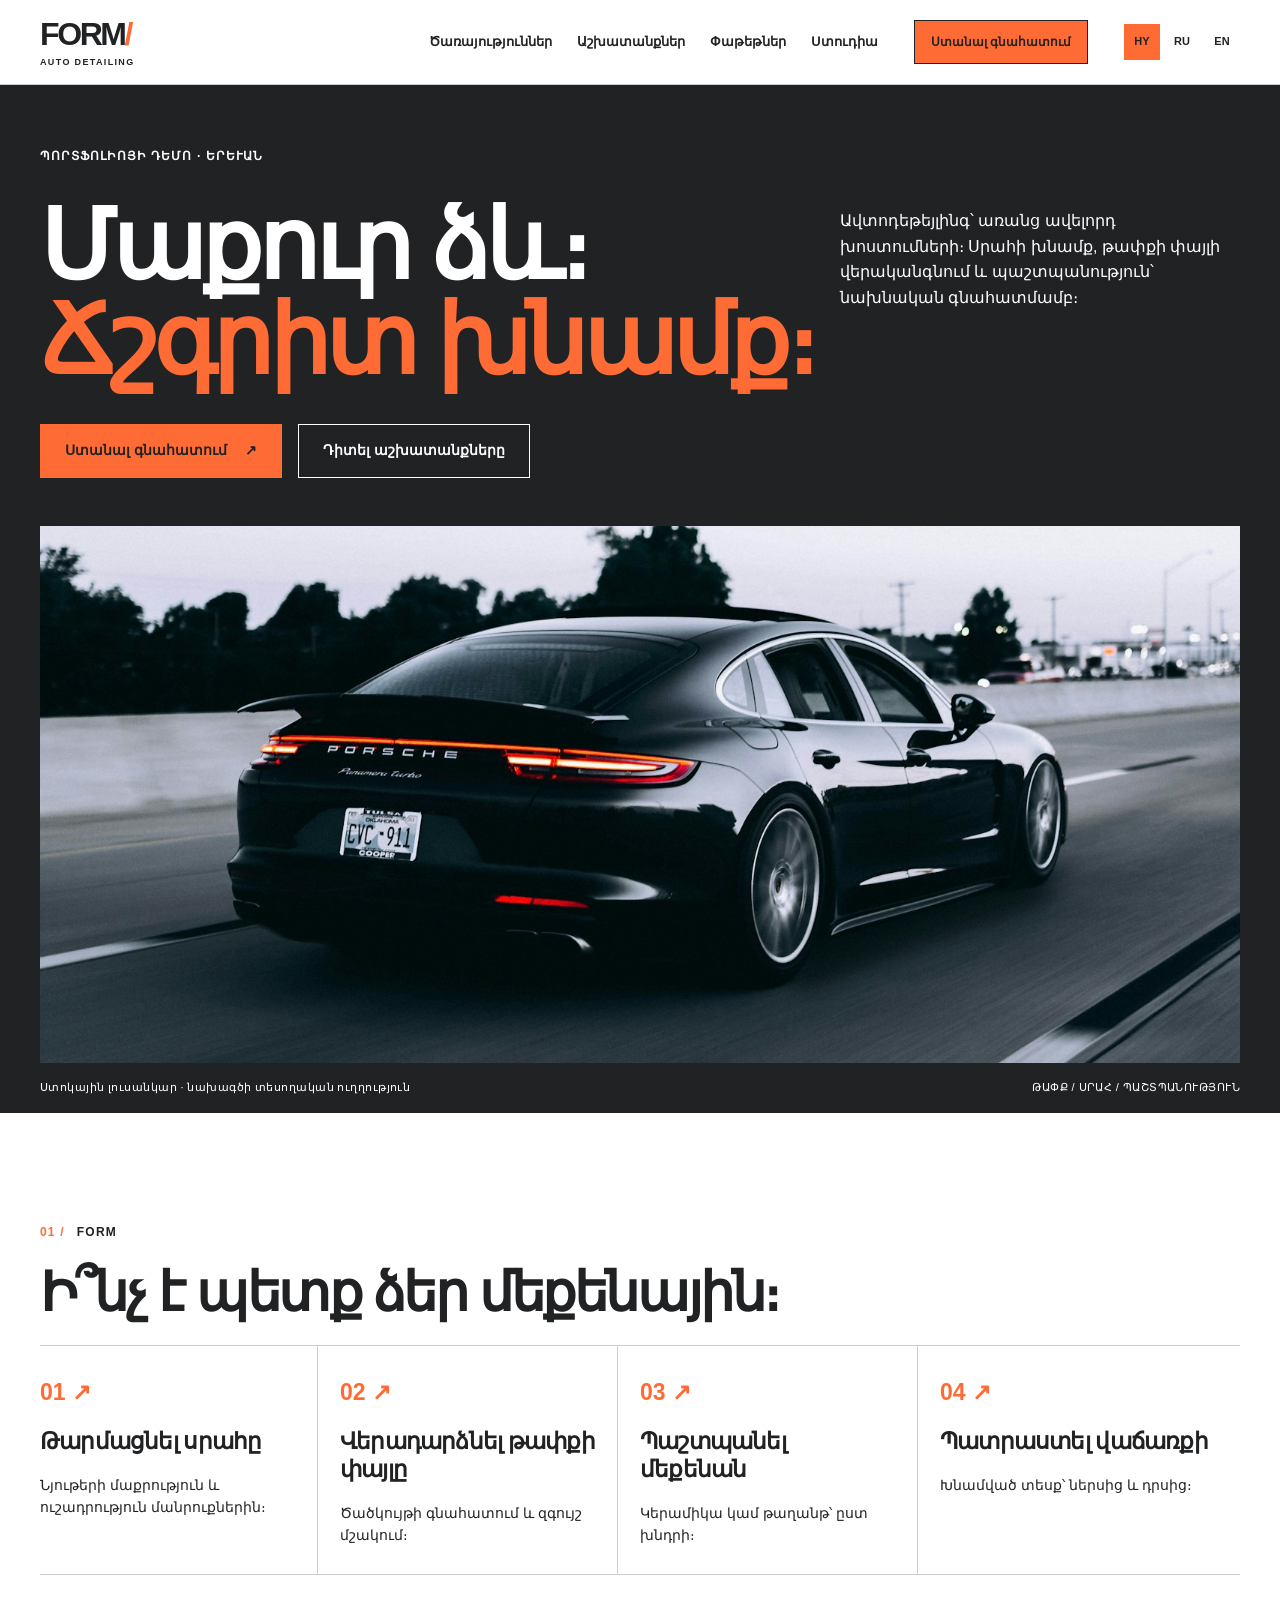
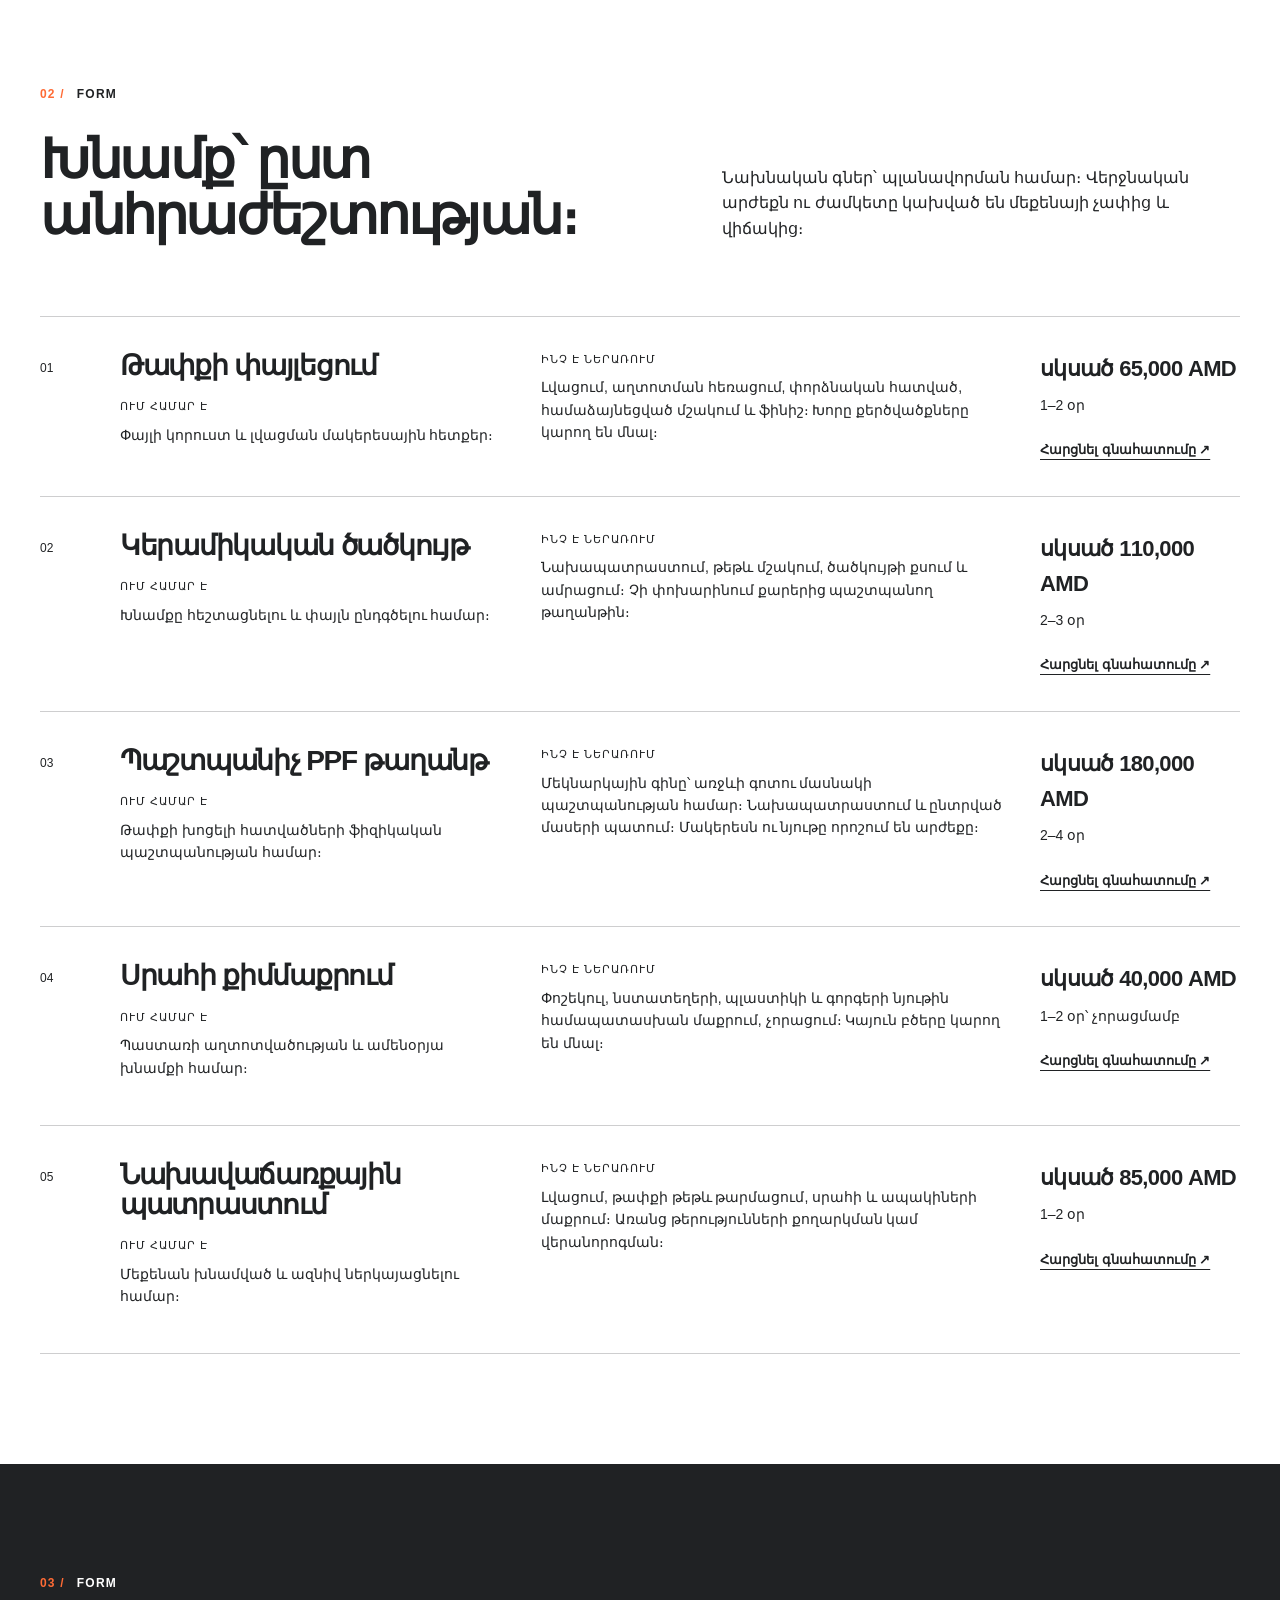
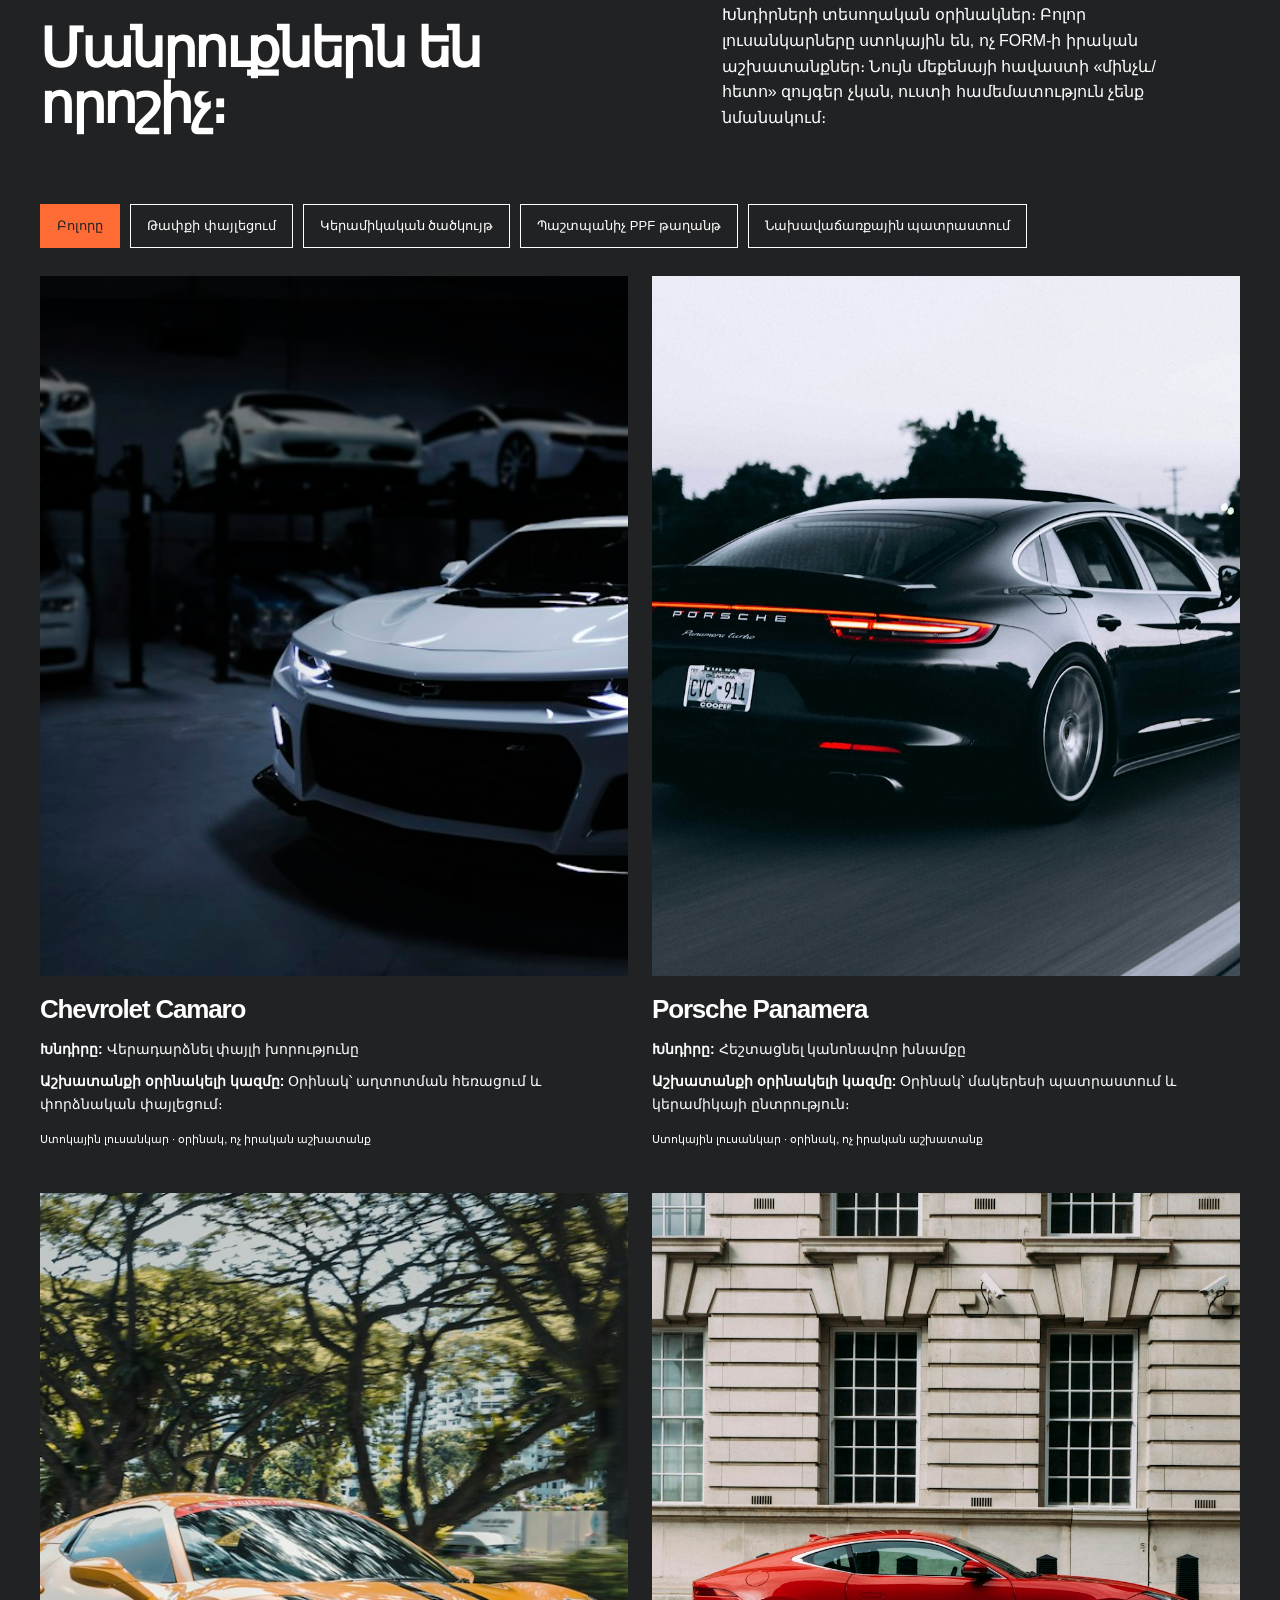
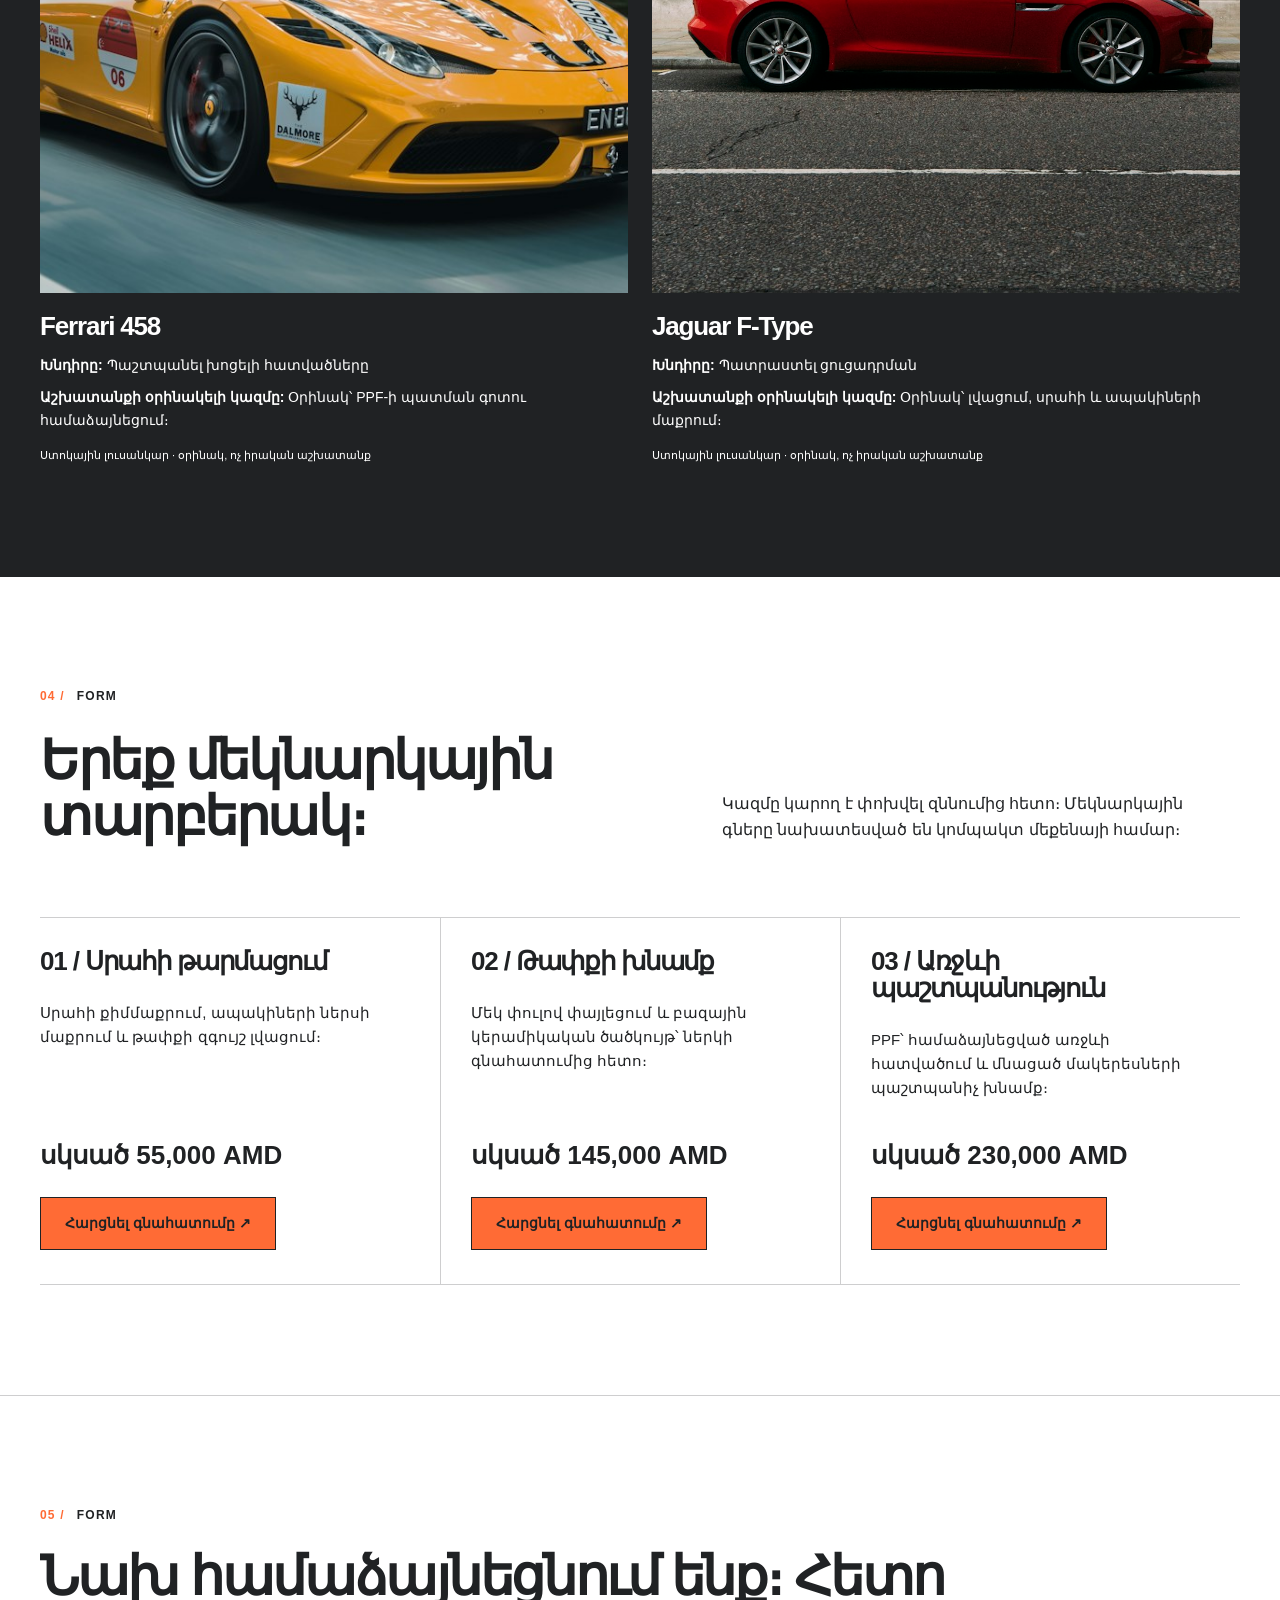
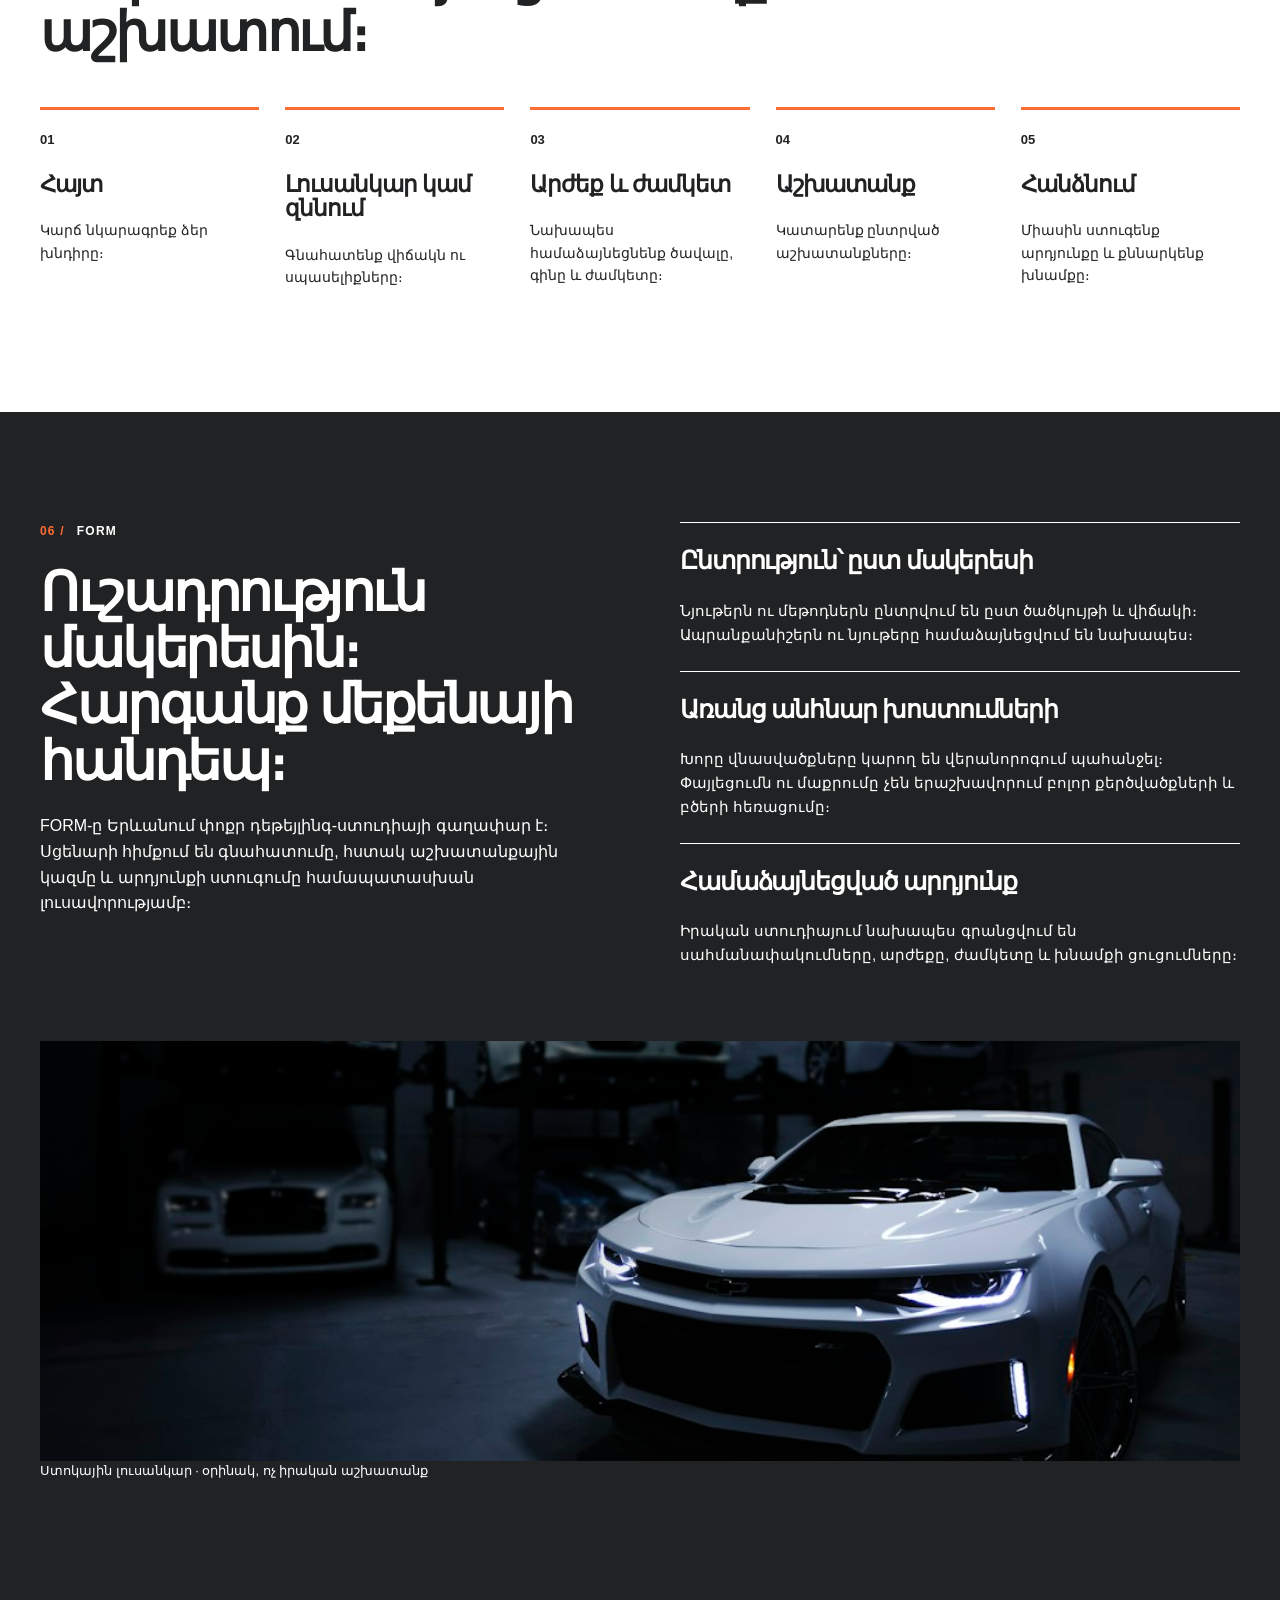
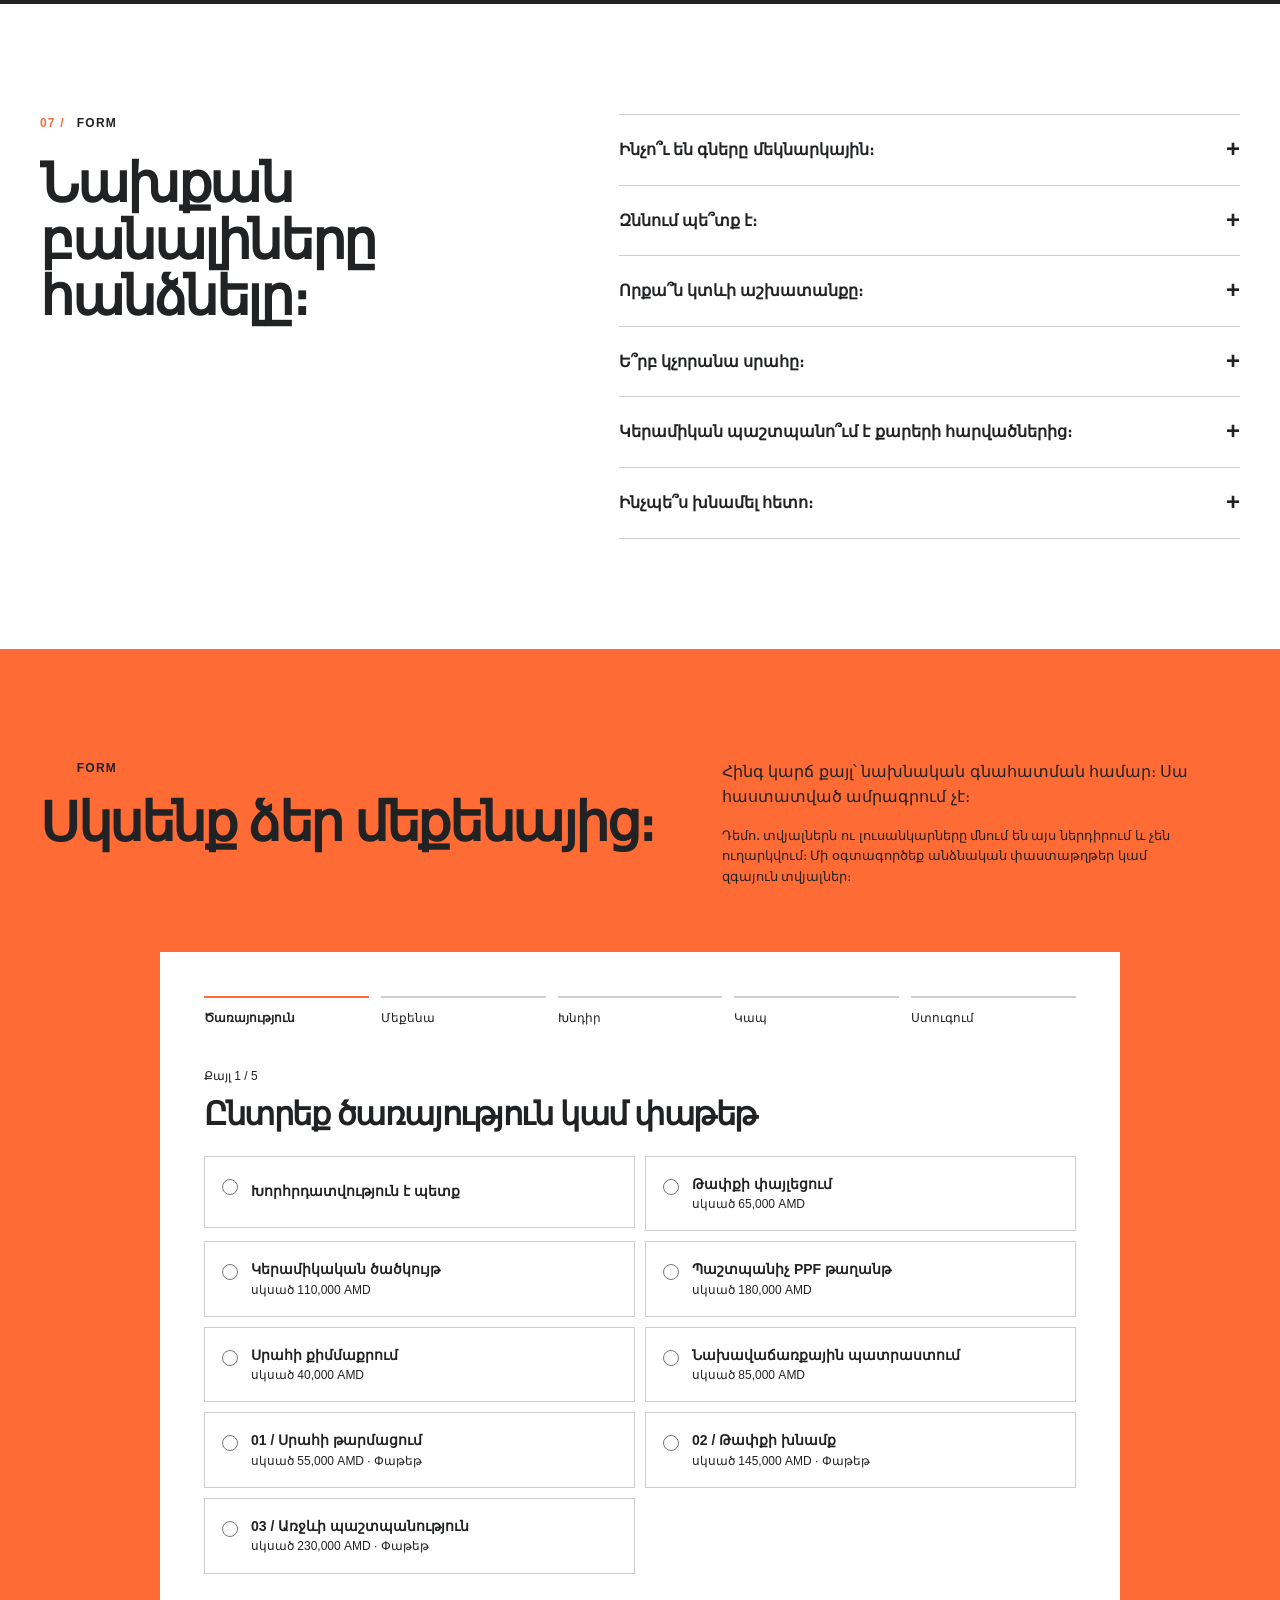
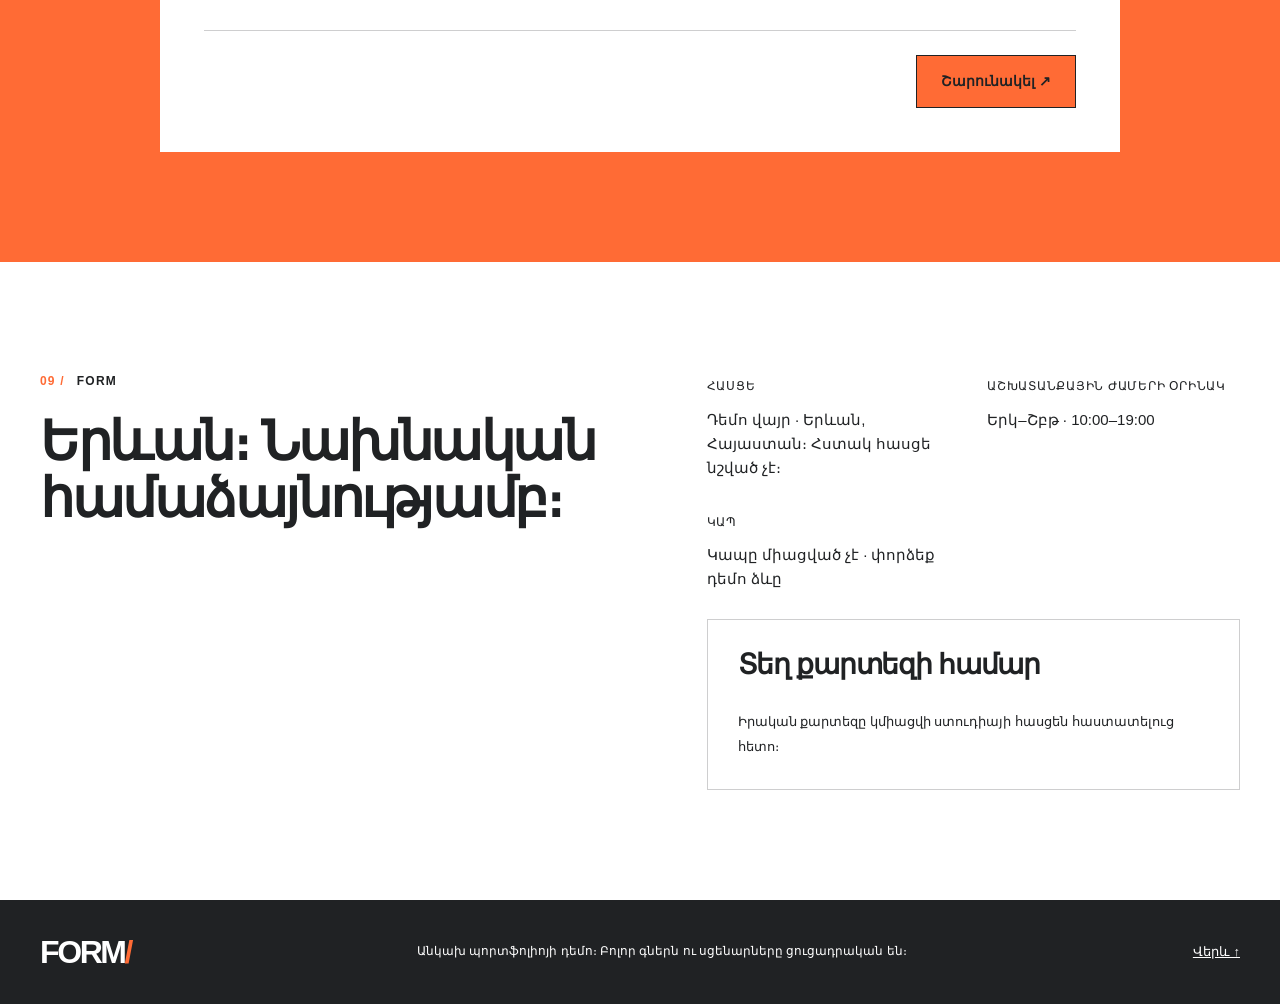
==== site/index.html @ 9a32d677 "Create FORM detailing portfolio demo" ====
<!doctype html>
<html lang="hy"><head><meta charset="utf-8"><meta name="viewport" content="width=device-width,initial-scale=1"><meta name="theme-color" content="#202224"><meta name="description" content="Փայլեցում, կերամիկա, PPF և սրահի խնամք։ FORM դեթեյլինգ-ստուդիայի ցուցադրական կայք Երևանում։"><title>FORM — Ավտոդեթեյլինգ Երևանում · Դեմո</title><link rel="icon" href="assets/favicon.svg" type="image/svg+xml"><link rel="stylesheet" href="style.css"><script defer src="data.js"></script><script defer src="integrations.js"></script><script defer src="app.js"></script></head>
<body id="top"><a class="skip" href="#main" data-copy="skip"></a>
<header class="header"><div class="wrap header-inner"><a class="logo" href="index.html" aria-label="FORM Auto detailing">FORM<span>/</span><small>AUTO DETAILING</small></a><nav class="nav" id="navigation" aria-label="Հիմնական նավարկում"><a href="#services" data-nav="0"></a><a href="#work" data-nav="1"></a><a href="#packages" data-nav="2"></a><a href="#studio" data-nav="3"></a></nav><a class="button header-cta" href="#request" data-copy="estimate"></a><div class="languages" aria-label="Ընտրել լեզուն"><a href="index.html" lang="hy" data-lang="hy">HY</a><a href="ru.html" lang="ru" data-lang="ru">RU</a><a href="en.html" lang="en" data-lang="en">EN</a></div><button class="menu" aria-expanded="false" aria-controls="navigation" data-copy="menu" type="button"></button></div></header>
<main id="main"><section class="hero" aria-labelledby="heroTitle"><div class="wrap"><p class="kicker" data-copy="demo"></p><div class="hero-top"><h1 id="heroTitle"></h1><p class="hero-text" data-copy="intro"></p></div><div class="hero-actions"><a class="button" href="#request"><span data-copy="estimate"></span> ↗</a><a class="button secondary" href="#work" data-copy="view"></a></div><figure class="hero-figure"><img src="assets/hero.jpg" alt="Porsche Panamera" fetchpriority="high" width="1600" height="1067"><figcaption><span data-copy="photoLabel"></span><span data-copy="heroFoot"></span></figcaption></figure></div></section>
<section class="section" id="goals" aria-labelledby="goalsTitle"><div class="wrap"><p class="kicker"><span>01 /</span>FORM</p><h2 id="goalsTitle" data-copy="goalTitle"></h2><div class="goal-grid" id="goalGrid"></div></div></section>
<section class="section services" id="services" aria-labelledby="servicesTitle"><div class="wrap"><div class="section-head"><div><p class="kicker"><span>02 /</span>FORM</p><h2 id="servicesTitle" data-copy="servicesTitle"></h2></div><p data-copy="servicesIntro"></p></div><p class="goal-feedback" id="goalFeedback" data-copy="selectedGoal" hidden></p><div id="serviceList"></div></div></section>
<section class="section work" id="work" aria-labelledby="workTitle"><div class="wrap"><div class="section-head"><div><p class="kicker"><span>03 /</span>FORM</p><h2 id="workTitle" data-copy="workTitle"></h2></div><p data-copy="workIntro"></p></div><div class="filters" id="filters" role="group" aria-label="Զտել օրինակները"></div><div class="work-grid" id="workGrid"></div></div></section>
<section class="section" id="packages" aria-labelledby="packagesTitle"><div class="wrap"><div class="section-head"><div><p class="kicker"><span>04 /</span>FORM</p><h2 id="packagesTitle" data-copy="packagesTitle"></h2></div><p data-copy="packagesIntro"></p></div><div class="packages" id="packageList"></div></div></section>
<section class="section process" id="process" aria-labelledby="processTitle"><div class="wrap"><p class="kicker"><span>05 /</span>FORM</p><h2 id="processTitle" data-copy="processTitle"></h2><ol class="process-list" id="processList"></ol></div></section>
<section class="section about" id="studio" aria-labelledby="aboutTitle"><div class="wrap"><div class="about-grid"><div><p class="kicker"><span>06 /</span>FORM</p><h2 id="aboutTitle" data-copy="aboutTitle"></h2><p data-copy="aboutText"></p></div><div id="principles"></div></div><img class="about-image" src="assets/paint.jpg" alt="Chevrolet Camaro" width="1000" height="591" loading="lazy"><p class="hint" data-copy="stock"></p></div></section>
<section class="section" id="faq" aria-labelledby="faqTitle"><div class="wrap faq-grid"><div><p class="kicker"><span>07 /</span>FORM</p><h2 id="faqTitle" data-copy="faqTitle"></h2></div><div id="faqList"></div></div></section>
<section class="section request" id="request" aria-labelledby="formTitle"><div class="wrap"><div class="section-head"><div><p class="kicker"><span>08 /</span>FORM</p><h2 id="formTitle" data-copy="formTitle"></h2></div><div><p data-copy="formIntro"></p><p class="privacy" data-copy="privacy"></p></div></div><div class="wizard" id="wizard"></div></div></section>
<section class="section" id="contact" aria-labelledby="contactTitle"><div class="wrap contact-grid"><div><p class="kicker"><span>09 /</span>FORM</p><h2 id="contactTitle" data-copy="contactTitle"></h2></div><div class="contact-details"><div><small data-copy="addressLabel"></small><p data-copy="address"></p></div><div><small data-copy="hoursLabel"></small><p data-copy="hours"></p></div><div><small data-copy="phoneLabel"></small><p data-copy="contactValue"></p></div><div class="map"><h3 data-copy="map"></h3><span data-copy="mapText"></span></div></div></div></section>
</main><footer class="footer"><div class="wrap footer-inner"><a class="logo" href="#top">FORM<span>/</span></a><p data-copy="footer"></p><a href="#top" data-copy="up"></a></div></footer><noscript>JavaScript is required for the interactive demo / Для демо нужен JavaScript / Դեմոյի համար անհրաժեշտ է JavaScript։</noscript></body></html>
---- site/style.css ----
:root{--graphite:#202224;--white:#fff;--accent:#ff6b35;--line:rgba(32,34,36,.22);--font:Arial,"Helvetica Neue",sans-serif}*{box-sizing:border-box}html{scroll-behavior:smooth;scroll-padding-top:90px}body{margin:0;background:var(--white);color:var(--graphite);font:16px/1.6 var(--font)}img{display:block;width:100%;max-width:100%}a{color:inherit}button,input,select,textarea{font:inherit;color:inherit}button,a,input,select,textarea{-webkit-tap-highlight-color:transparent}button{cursor:pointer}button:disabled{cursor:wait;opacity:.65}a:focus-visible,button:focus-visible,input:focus-visible,textarea:focus-visible,select:focus-visible,summary:focus-visible{outline:3px solid var(--accent);outline-offset:4px}[hidden]{display:none!important}.wrap{width:min(1280px,calc(100% - 80px));margin:auto}.section{padding:110px 0}.kicker{font-size:12px;letter-spacing:.1em;text-transform:uppercase;font-weight:700;margin:0 0 22px}.kicker span{color:var(--accent);margin-right:12px}h1,h2,h3,p{margin-top:0}h1,h2,h3{line-height:1.05;letter-spacing:-.045em}h2{font-size:clamp(34px,4.2vw,60px);font-weight:600;margin-bottom:24px}h3{font-size:28px;font-weight:600}.section-head{display:grid;grid-template-columns:1.2fr 1fr;gap:60px;align-items:end;margin-bottom:48px}.section-head p{max-width:480px;margin-bottom:26px}.button{display:inline-flex;align-items:center;justify-content:center;gap:18px;padding:16px 24px;min-height:52px;border:1px solid var(--graphite);background:var(--accent);color:var(--graphite);text-decoration:none;font-weight:700;font-size:14px;line-height:1.4;transition:background .15s,color .15s}.button:hover{background:var(--graphite);color:var(--white)}.button.secondary{background:transparent;color:inherit;border-color:currentColor}.button.secondary:hover{background:var(--white);color:var(--graphite)}.skip{position:fixed;left:16px;top:-100px;z-index:100;background:var(--white);padding:12px}.skip:focus{top:12px}.header{background:var(--white);border-bottom:1px solid var(--line);position:sticky;top:0;z-index:40}.header-inner{min-height:84px;display:flex;align-items:center;gap:36px}.logo{font-weight:800;font-size:32px;letter-spacing:-.075em;text-decoration:none;line-height:1}.logo span{color:var(--accent)}.logo small{display:block;font-size:9px;letter-spacing:.15em;margin-top:8px}.nav{display:flex;gap:25px;margin-left:auto}.nav a{font-size:13px;font-weight:700;text-decoration:none}.nav a:hover{text-decoration:underline;text-underline-offset:6px}.languages{display:flex;gap:4px}.languages a{min-width:36px;min-height:36px;display:grid;place-items:center;font-size:11px;font-weight:700;text-decoration:none}.languages a[aria-current]{background:var(--accent)}.menu{display:none;border:1px solid var(--graphite);background:var(--white);padding:8px 12px;min-height:42px}.header-cta{padding:12px 16px;min-height:44px;font-size:12px}.hero{background:var(--graphite);color:var(--white);padding:62px 0 0}.hero-top{display:flex;justify-content:space-between;gap:25px}.hero h1{font-size:clamp(52px,7.5vw,112px);font-weight:600;line-height:.99;margin:10px 0 36px}.hero h1 span{display:block}.hero h1 span:last-child{color:var(--accent)}.hero-text{max-width:400px;padding-top:20px;font-size:16px}.hero-actions{display:flex;gap:16px;flex-wrap:wrap;margin-bottom:48px}.hero .button{border-color:var(--accent)}.hero .secondary{border-color:var(--white)}.hero-figure{margin:0;position:relative}.hero-figure img{height:clamp(310px,42vw,570px);object-fit:cover;object-position:center 62%}.hero-figure figcaption{display:flex;justify-content:space-between;gap:20px;padding:16px 0;font-size:11px;letter-spacing:.04em}.goal-grid{display:grid;grid-template-columns:repeat(4,1fr);border-top:1px solid var(--line);border-bottom:1px solid var(--line)}.goal-link{padding:28px 20px 28px 0;text-decoration:none;border-right:1px solid var(--line);margin-right:22px;display:flex;flex-direction:column;gap:18px}.goal-link:last-child{border:0;margin:0}.goal-link strong{font-size:23px;line-height:1.2;letter-spacing:-.035em}.goal-link small{font-size:14px;line-height:1.6}.goal-link b{color:var(--accent);font-size:23px}.goal-link:hover strong{text-decoration:underline;text-underline-offset:5px}.services{padding-top:0}.service{border-top:1px solid var(--line);display:grid;grid-template-columns:50px 1fr 1.2fr 200px;gap:30px;padding:34px 0}.service:last-child{border-bottom:1px solid var(--line)}.service-num{font-size:12px;padding-top:8px}.service h3{font-size:28px;margin-bottom:18px}.service p{font-size:14px;margin-bottom:12px}.service small{font-size:11px;display:block;text-transform:uppercase;letter-spacing:.09em;margin-bottom:8px}.service-price strong{display:block;font-size:22px;letter-spacing:-.03em;margin-bottom:8px}.service-price .text-link{display:inline-block;margin-top:12px;font-size:13px;font-weight:700;text-underline-offset:5px}.service.is-relevant{border-left:4px solid var(--accent);padding-left:20px}.goal-feedback{border-left:4px solid var(--accent);padding-left:16px;margin:0 0 24px}.work{background:var(--graphite);color:var(--white)}.filters{display:flex;gap:10px;flex-wrap:wrap;margin-bottom:28px}.filter{border:1px solid var(--white);background:transparent;color:var(--white);padding:10px 16px;font-size:13px;min-height:44px}.filter[aria-pressed=true]{background:var(--accent);color:var(--graphite);border-color:var(--accent)}.work-grid{display:grid;grid-template-columns:repeat(2,1fr);gap:42px 24px}.work-card{margin:0;min-width:0}.work-card img{aspect-ratio:16/10;object-fit:cover}.work-card h3{font-size:26px;margin:20px 0 14px}.work-card p{font-size:14px;margin-bottom:10px}.work-card small{font-size:11px}.packages{display:grid;grid-template-columns:repeat(3,1fr);gap:0;border-top:1px solid var(--line);border-bottom:1px solid var(--line)}.package{padding:30px 30px 34px 0;display:flex;flex-direction:column}.package+.package{padding-left:30px;border-left:1px solid var(--line)}.package h3{font-size:26px}.package p{font-size:15px;flex:1}.package strong{font-size:26px;display:block;margin:20px 0}.package .button{align-self:start}.process{border-top:1px solid var(--line)}.process-list{display:grid;grid-template-columns:repeat(5,1fr);gap:26px;padding:0;list-style:none;margin:46px 0 0}.process-list b{display:block;font-size:13px;color:var(--graphite);border-top:3px solid var(--accent);padding-top:20px;margin-bottom:22px}.process-list h3{font-size:23px}.process-list p{font-size:14px}.about{background:var(--graphite);color:var(--white)}.about-grid{display:grid;grid-template-columns:1fr 1fr;gap:80px}.about .principle{padding:24px 0;border-top:1px solid var(--white)}.principle h3{font-size:25px}.principle p{font-size:15px;margin:0}.about-image{margin-top:50px;max-height:420px;object-fit:cover;object-position:center 60%}.faq-grid{display:grid;grid-template-columns:.9fr 1.1fr;gap:70px}.faq-item{border-top:1px solid var(--line)}.faq-item:last-child{border-bottom:1px solid var(--line)}summary{cursor:pointer;list-style:none;font-weight:700;padding:22px 32px 22px 0;position:relative;font-size:16px}summary::-webkit-details-marker{display:none}summary:after{content:'+';position:absolute;right:0;color:var(--graphite);font-size:24px;top:15px}details[open] summary:after{content:'−'}.faq-item p{font-size:15px;padding-right:20px}.request{background:var(--accent)}.request .section-head{align-items:start}.request .section-head p{margin-bottom:16px}.privacy{font-size:13px}.wizard{background:var(--white);padding:44px;max-width:960px;margin:auto}.wizard-progress{display:grid;grid-template-columns:repeat(5,1fr);gap:12px;list-style:none;padding:0;margin:0 0 40px}.wizard-progress li{font-size:12px;line-height:1.4;border-top:2px solid var(--line);padding-top:12px}.wizard-progress li[aria-current]{border-color:var(--accent);font-weight:700}.wizard-progress li.done{border-color:var(--graphite)}.step-count{font-size:12px;margin-bottom:12px}.wizard h3{font-size:32px;margin-bottom:24px}.choices{border:0;padding:0;margin:0;min-width:0;display:grid;grid-template-columns:1fr 1fr;gap:10px}.choice{position:relative;display:block}.choice input{position:absolute;left:18px;top:23px;margin:0;width:16px;height:16px;accent-color:var(--graphite)}.choice span{display:flex;flex-direction:column;justify-content:center;min-height:72px;padding:16px 16px 16px 46px;border:1px solid var(--line);font-size:14px;font-weight:700}.choice span small{font-size:12px;font-weight:400}.choice input:checked+span{border-color:var(--graphite);background:var(--accent)}.choice input:focus-visible+span{outline:3px solid var(--accent);outline-offset:3px}.fields{display:grid;grid-template-columns:1fr 1fr;gap:22px}.field{min-width:0}.field.wide{grid-column:1/-1}label.field-label{display:block;font-size:14px;font-weight:700;margin-bottom:8px}.control{width:100%;min-height:50px;padding:12px 14px;border:1px solid var(--line);border-radius:0;background:var(--white);font-size:16px}textarea.control{min-height:140px;resize:vertical}.error{font-size:13px;min-height:20px;font-weight:700;margin:6px 0 0}.error:not(:empty):before{content:'! ';font-weight:800}.hint{font-size:13px;margin-bottom:12px}.upload{margin-top:26px}.upload input{width:100%;font-size:14px;line-height:1.6}.upload input::file-selector-button{background:var(--white);border:1px solid var(--graphite);padding:12px;margin-right:12px;color:var(--graphite);cursor:pointer}.photo-grid{display:grid;grid-template-columns:repeat(5,minmax(0,1fr));gap:12px;margin:20px 0}.photo-preview{margin:0;min-width:0}.photo-preview img{aspect-ratio:1;object-fit:cover}.photo-preview button{font-size:11px;width:100%;background:var(--white);border:1px solid var(--graphite);padding:8px;min-height:40px}.wizard-actions{display:flex;justify-content:space-between;gap:16px;margin-top:30px;padding-top:24px;border-top:1px solid var(--line)}.review{margin:0}.review div{display:grid;grid-template-columns:180px 1fr;gap:20px;border-bottom:1px solid var(--line);padding:15px 0}.review dt{font-size:13px}.review dd{margin:0;font-size:15px;overflow-wrap:anywhere;white-space:pre-wrap}.success-mark{font-size:44px;width:72px;height:72px;display:grid;place-items:center;background:var(--accent);margin-bottom:28px}.success p{max-width:600px}.contact-grid{display:grid;grid-template-columns:1.1fr 1fr;gap:80px}.contact-details{display:grid;grid-template-columns:1fr 1fr;gap:28px}.contact-details small{font-size:12px;text-transform:uppercase;letter-spacing:.06em}.contact-details p{font-size:15px;margin:10px 0 0}.map{border:1px solid var(--line);padding:30px;min-height:170px;grid-column:1/-1}.map span{font-size:13px}.footer{background:var(--graphite);color:var(--white);padding:36px 0}.footer-inner{display:flex;justify-content:space-between;align-items:center;gap:30px}.footer p{font-size:12px;max-width:530px;margin:0}.footer a:last-child{font-size:13px;white-space:nowrap}.sr-only{position:absolute;width:1px;height:1px;padding:0;margin:-1px;overflow:hidden;clip:rect(0,0,0,0);white-space:nowrap;border:0}
@media(min-width:1500px){.hero h1{font-size:112px}}
@media(max-width:1100px){.wrap{width:calc(100% - 48px)}.header-inner{gap:18px}.nav{gap:16px}.header-cta{display:none}.service{grid-template-columns:30px 1fr 1fr;gap:20px}.service-price{grid-column:2/-1;display:flex;gap:24px;align-items:center;flex-wrap:wrap}.service-price strong,.service-price p{margin:0}.service-price .text-link{margin:0}.hero-top{gap:30px}.hero-text{max-width:330px}.goal-grid{grid-template-columns:1fr 1fr}.goal-link:nth-child(2){border:0}.goal-link:nth-child(-n+2){border-bottom:1px solid var(--line)}.process-list{grid-template-columns:repeat(3,1fr)}.about-grid,.contact-grid{gap:40px}}
@media(max-width:760px){.wrap{width:calc(100% - 40px)}.section{padding:72px 0}.header-inner{min-height:72px;gap:12px}.logo{font-size:29px}.languages{margin-left:auto}.languages a{min-width:32px;min-height:40px}.menu{display:block;font-size:12px}.nav{display:none;position:absolute;left:0;right:0;top:100%;background:var(--white);padding:20px;flex-direction:column;border-bottom:1px solid var(--graphite);gap:0}.nav.is-open{display:flex}.nav a{padding:14px 0;font-size:16px}.hero{padding-top:38px}.hero-top{display:block}.hero h1{font-size:clamp(43px,9vw,68px);line-height:1.05;margin-bottom:20px}.hero-text{padding:0;max-width:100%;font-size:15px}.hero-actions{margin:28px 0}.hero-actions .button{flex:1;font-size:13px;padding:14px}.hero-figure img{height:340px;object-position:60% center}.hero-figure figcaption{font-size:10px}.hero-figure figcaption span:last-child{display:none}.section-head{grid-template-columns:1fr;gap:0;margin-bottom:28px}.section-head p{margin-bottom:10px}.goal-grid{grid-template-columns:1fr 1fr}.goal-link{margin-right:14px;padding:22px 12px 22px 0;gap:12px}.goal-link strong{font-size:20px}.goal-link small{font-size:13px}.services{padding-top:0}.service{grid-template-columns:24px 1fr;gap:14px;padding:28px 0}.service-scope{grid-column:2}.service-price{grid-column:2;display:block}.service-price strong{margin-bottom:8px}.service-price .text-link{margin-top:14px}.work-grid{grid-template-columns:1fr;gap:34px}.work-card img{aspect-ratio:4/3}.packages{grid-template-columns:1fr}.package,.package+.package{padding:26px 0;border-left:0}.package+.package{border-top:1px solid var(--line)}.package p{margin-bottom:0}.process-list{grid-template-columns:1fr;gap:20px}.process-list li{display:grid;grid-template-columns:30px 1fr;gap:8px 16px}.process-list b{grid-row:1/3;padding-top:10px;margin:0}.process-list h3{padding-top:8px;margin:0}.process-list p{grid-column:2;margin:0}.about-grid,.faq-grid,.contact-grid{grid-template-columns:1fr;gap:28px}.about-image{margin-top:32px;height:260px}.wizard{padding:24px 18px}.wizard-progress{gap:6px;margin-bottom:28px}.wizard-progress li{font-size:10px;overflow-wrap:anywhere}.wizard h3{font-size:27px}.choices,.fields{grid-template-columns:1fr}.photo-grid{grid-template-columns:repeat(3,minmax(0,1fr))}.review div{grid-template-columns:1fr;gap:5px}.wizard-actions .button{padding:14px 18px;font-size:13px}.contact-details{grid-template-columns:1fr}.footer-inner{align-items:start;flex-direction:column}.footer p{font-size:12px}}
@media(prefers-reduced-motion:reduce){html{scroll-behavior:auto}*,*:before,*:after{transition:none!important;animation:none!important}}
@media(max-width:480px){.header-inner{gap:10px}.menu{font-size:0;width:42px;height:42px;padding:0;flex:0 0 42px}.menu:after{content:'☰';font-size:22px}.logo small{font-size:8px}.languages{gap:1px}.languages a{min-width:30px}}
/* Long Armenian words must not force grid tracks wider than the viewport. */
.section-head>*,.goal-grid>*,.service>*,.contact-grid>*,.about-grid>*,.faq-grid>*,.packages>*,.contact-details>*{min-width:0}
h1,h2,h3,.goal-link,.contact-details,.service,.review dd{overflow-wrap:anywhere}
.goal-grid{grid-template-columns:repeat(4,minmax(0,1fr))}
@media(max-width:1100px){.goal-grid{grid-template-columns:repeat(2,minmax(0,1fr))}}
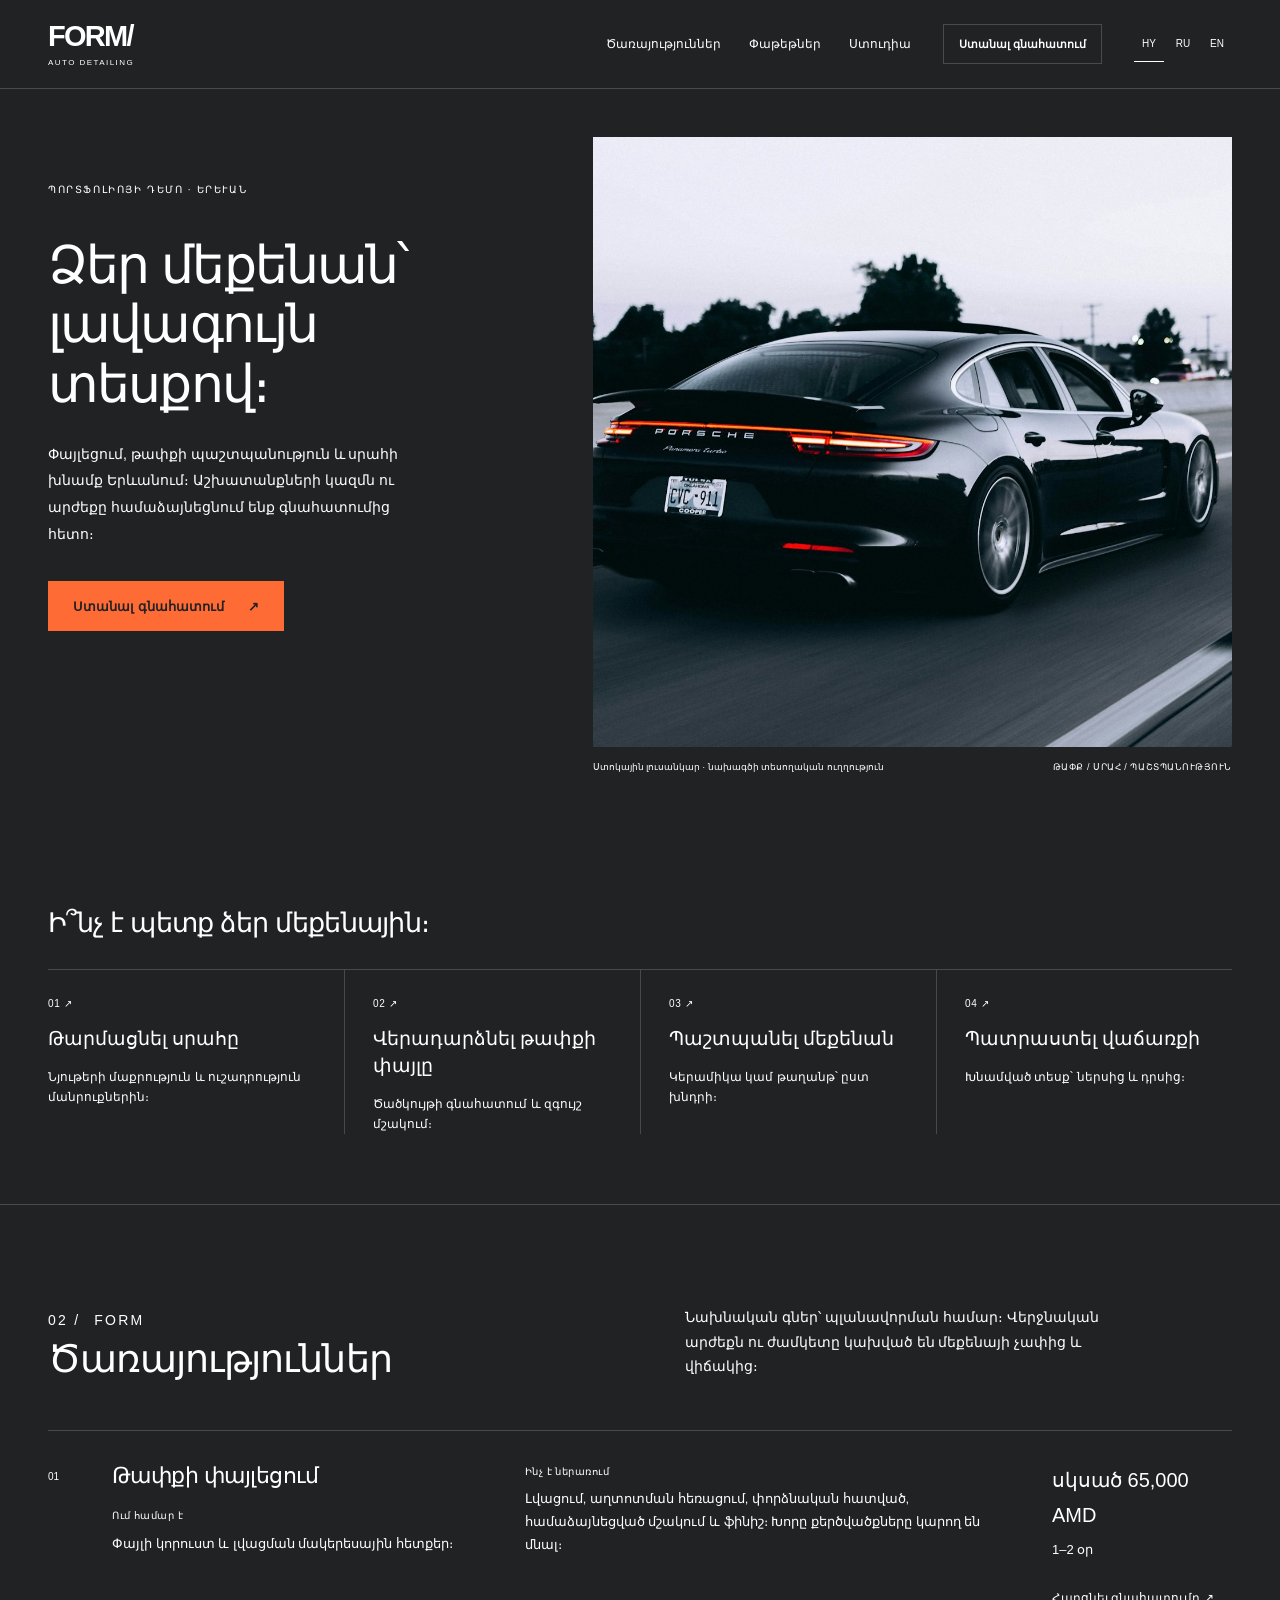
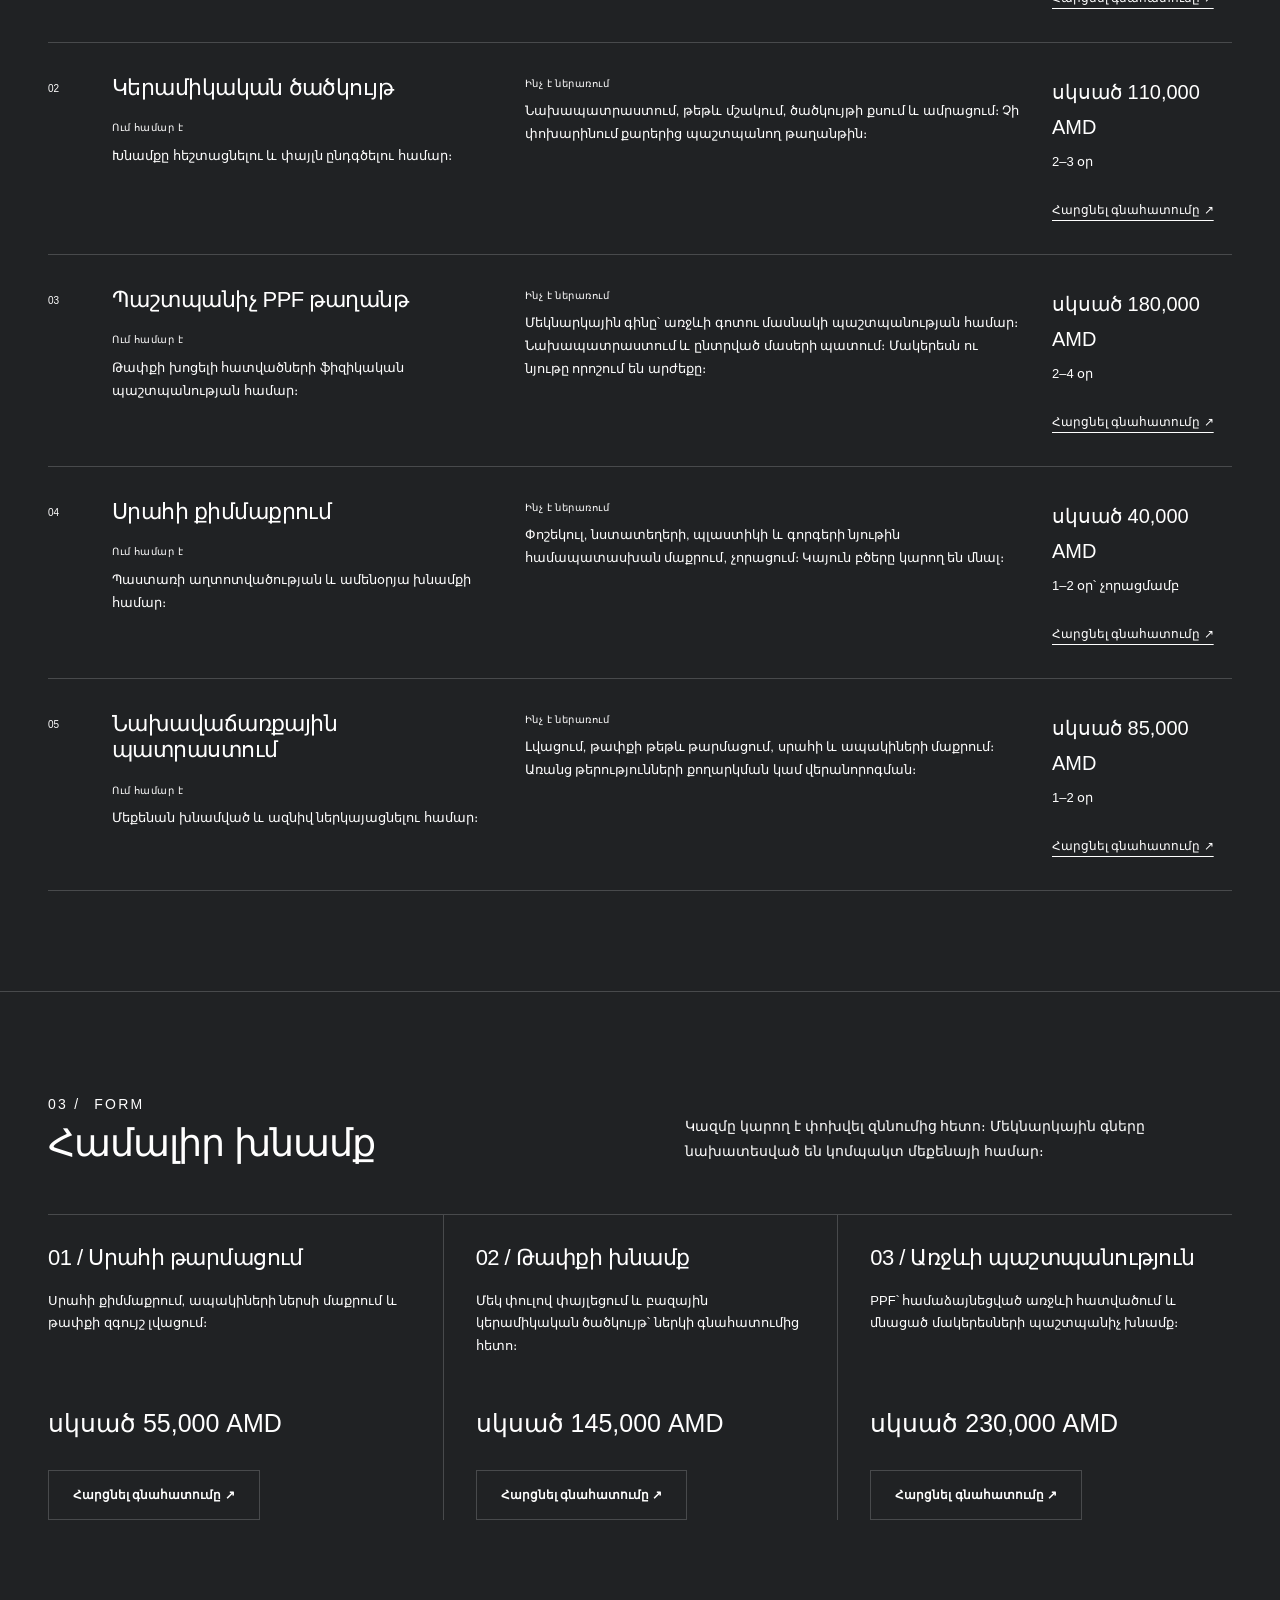
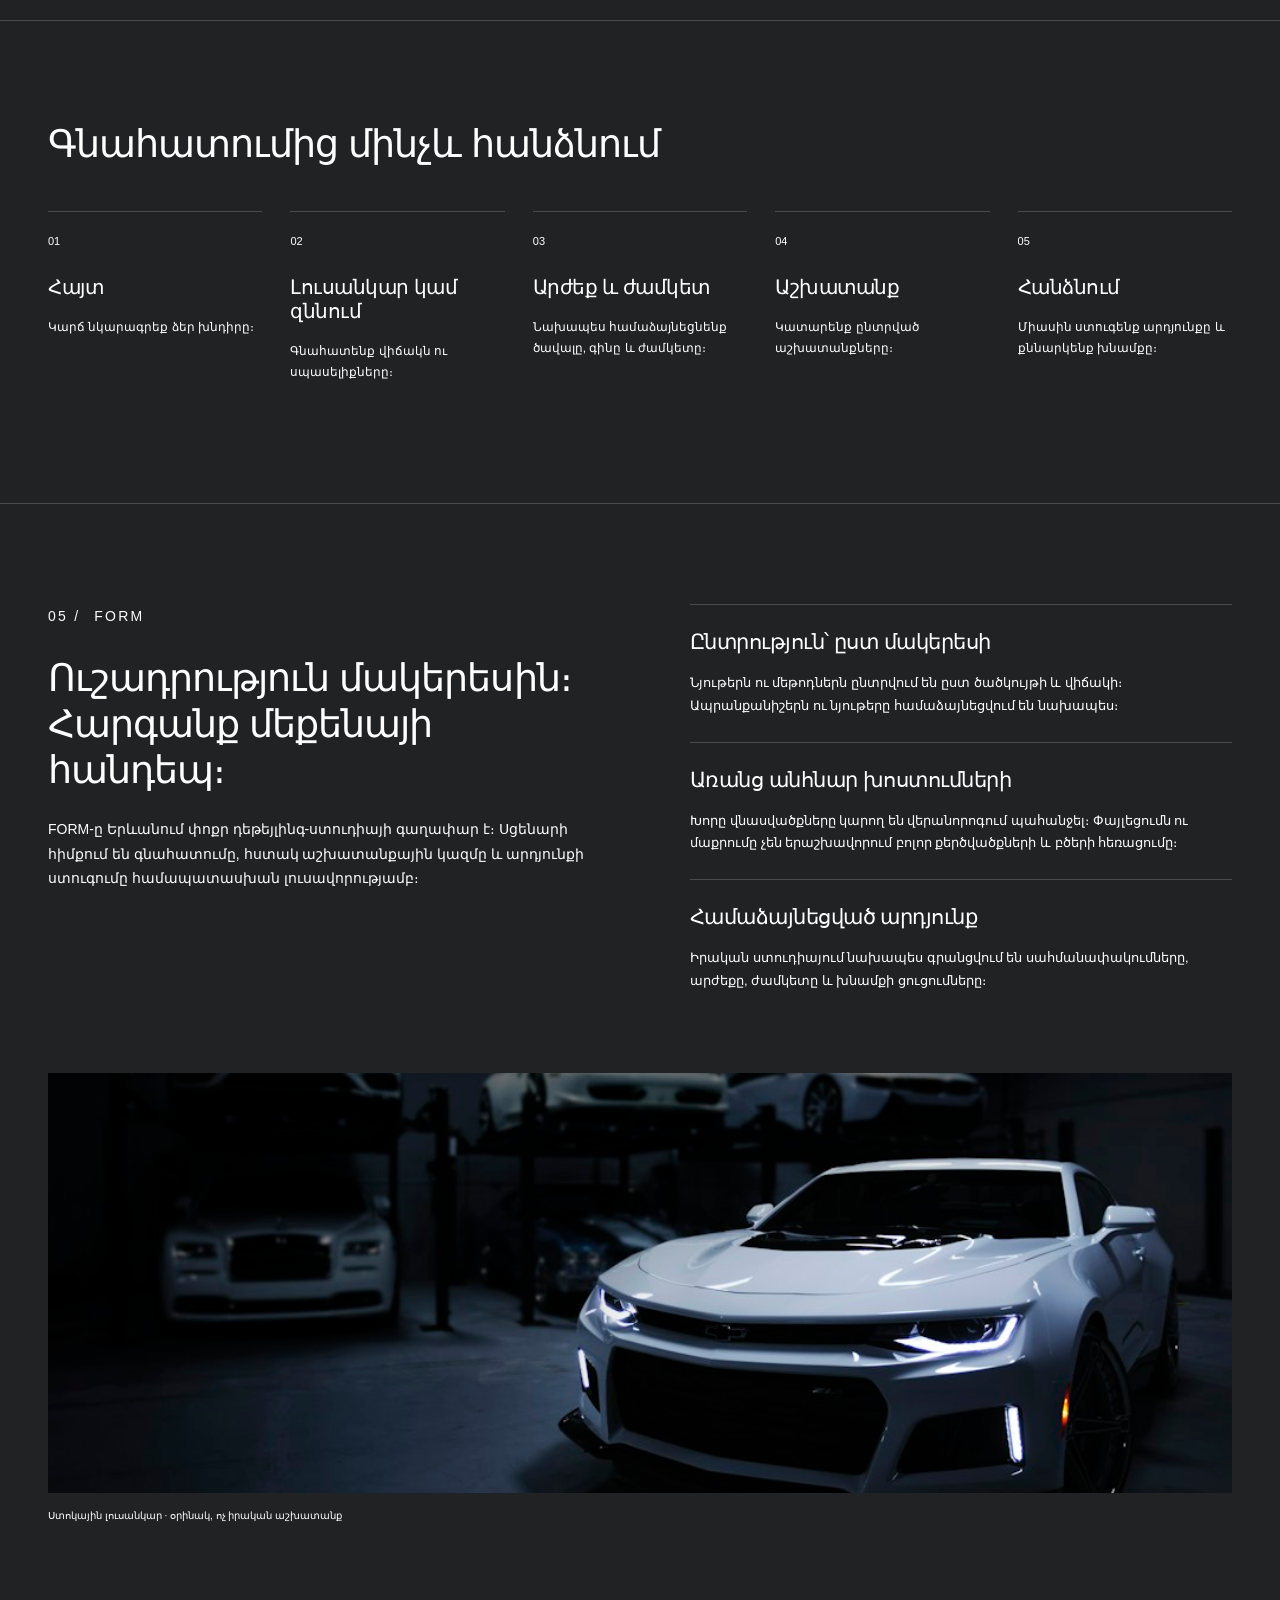
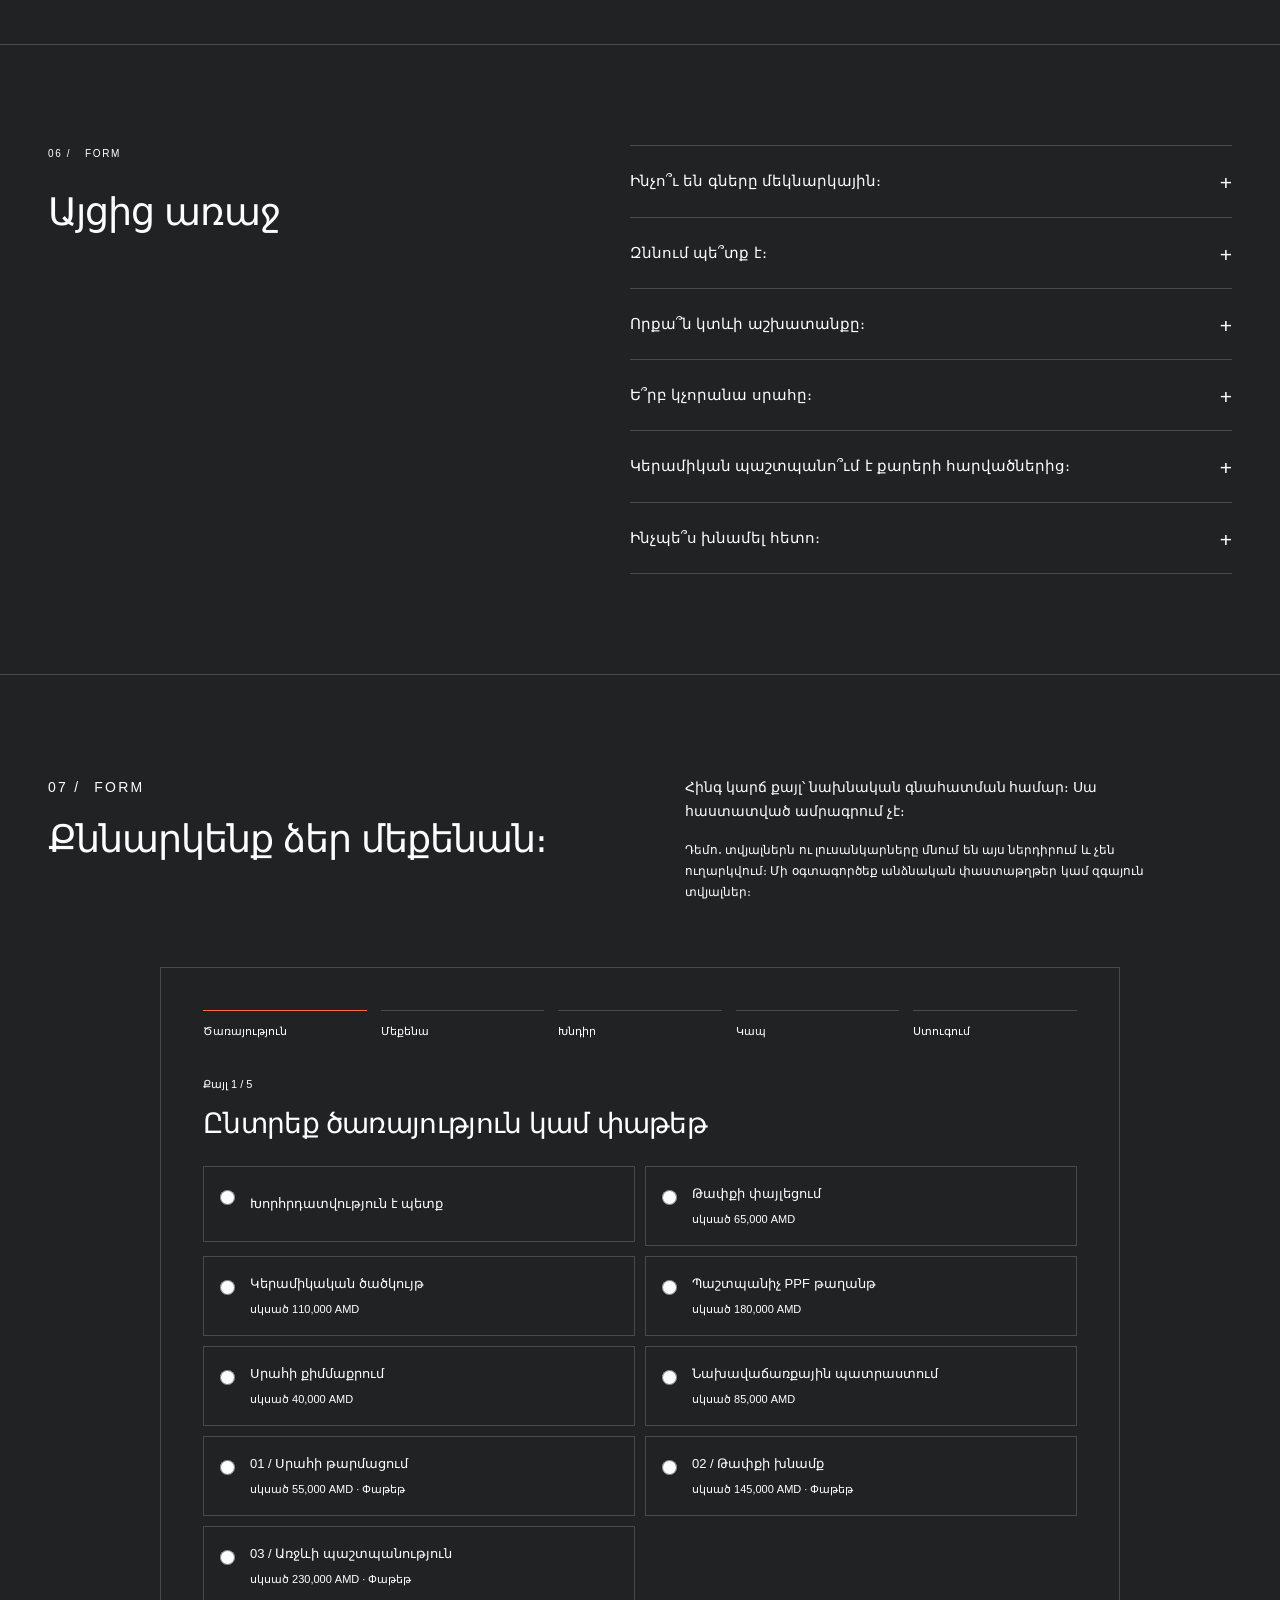
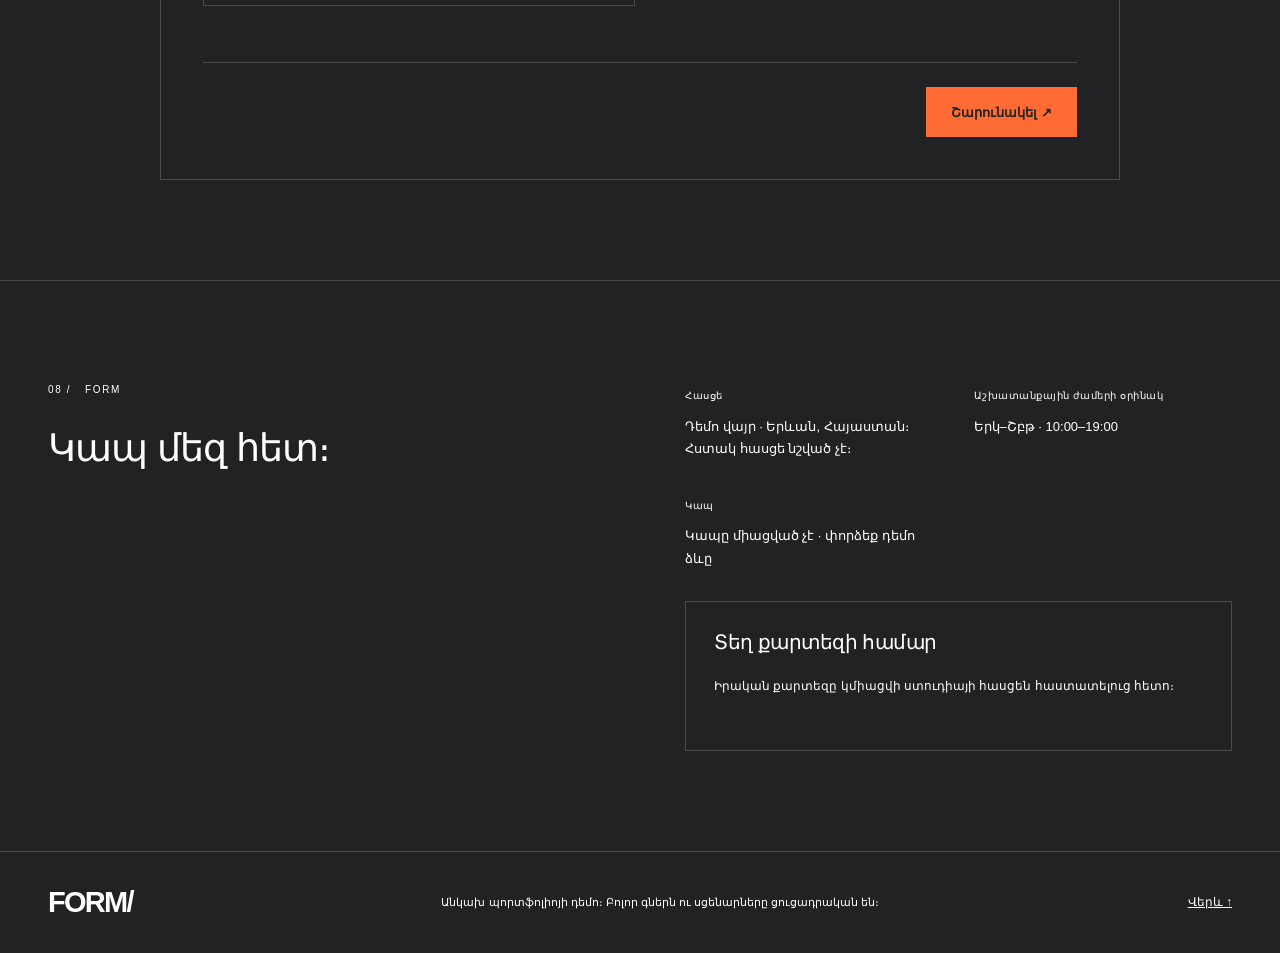
==== commit 72846801: "Refine dark design and remove demonstration gallery" ====
--- a/site/index.html
+++ b/site/index.html
@@ -1,15 +1,14 @@
 <!doctype html>
 <html lang="hy"><head><meta charset="utf-8"><meta name="viewport" content="width=device-width,initial-scale=1"><meta name="theme-color" content="#202224"><meta name="description" content="Փայլեցում, կերամիկա, PPF և սրահի խնամք։ FORM դեթեյլինգ-ստուդիայի ցուցադրական կայք Երևանում։"><title>FORM — Ավտոդեթեյլինգ Երևանում · Դեմո</title><link rel="icon" href="assets/favicon.svg" type="image/svg+xml"><link rel="stylesheet" href="style.css"><script defer src="data.js"></script><script defer src="integrations.js"></script><script defer src="app.js"></script></head>
 <body id="top"><a class="skip" href="#main" data-copy="skip"></a>
-<header class="header"><div class="wrap header-inner"><a class="logo" href="index.html" aria-label="FORM Auto detailing">FORM<span>/</span><small>AUTO DETAILING</small></a><nav class="nav" id="navigation" aria-label="Հիմնական նավարկում"><a href="#services" data-nav="0"></a><a href="#work" data-nav="1"></a><a href="#packages" data-nav="2"></a><a href="#studio" data-nav="3"></a></nav><a class="button header-cta" href="#request" data-copy="estimate"></a><div class="languages" aria-label="Ընտրել լեզուն"><a href="index.html" lang="hy" data-lang="hy">HY</a><a href="ru.html" lang="ru" data-lang="ru">RU</a><a href="en.html" lang="en" data-lang="en">EN</a></div><button class="menu" aria-expanded="false" aria-controls="navigation" data-copy="menu" type="button"></button></div></header>
-<main id="main"><section class="hero" aria-labelledby="heroTitle"><div class="wrap"><p class="kicker" data-copy="demo"></p><div class="hero-top"><h1 id="heroTitle"></h1><p class="hero-text" data-copy="intro"></p></div><div class="hero-actions"><a class="button" href="#request"><span data-copy="estimate"></span> ↗</a><a class="button secondary" href="#work" data-copy="view"></a></div><figure class="hero-figure"><img src="assets/hero.jpg" alt="Porsche Panamera" fetchpriority="high" width="1600" height="1067"><figcaption><span data-copy="photoLabel"></span><span data-copy="heroFoot"></span></figcaption></figure></div></section>
+<header class="header"><div class="wrap header-inner"><a class="logo" href="index.html" aria-label="FORM Auto detailing">FORM<span>/</span><small>AUTO DETAILING</small></a><nav class="nav" id="navigation" aria-label="Հիմնական նավարկում"><a href="#services" data-nav="0"></a><a href="#packages" data-nav="2"></a><a href="#studio" data-nav="3"></a></nav><a class="button header-cta" href="#request" data-copy="estimate"></a><div class="languages" aria-label="Ընտրել լեզուն"><a href="index.html" lang="hy" data-lang="hy">HY</a><a href="ru.html" lang="ru" data-lang="ru">RU</a><a href="en.html" lang="en" data-lang="en">EN</a></div><button class="menu" aria-expanded="false" aria-controls="navigation" data-copy="menu" type="button"></button></div></header>
+<main id="main"><section class="hero" aria-labelledby="heroTitle"><div class="wrap"><p class="kicker" data-copy="demo"></p><div class="hero-top"><h1 id="heroTitle"></h1><p class="hero-text" data-copy="intro"></p></div><div class="hero-actions"><a class="button" href="#request"><span data-copy="estimate"></span> ↗</a></div><figure class="hero-figure"><img src="assets/hero.jpg" alt="Porsche Panamera" fetchpriority="high" width="1600" height="1067"><figcaption><span data-copy="photoLabel"></span><span data-copy="heroFoot"></span></figcaption></figure></div></section>
 <section class="section" id="goals" aria-labelledby="goalsTitle"><div class="wrap"><p class="kicker"><span>01 /</span>FORM</p><h2 id="goalsTitle" data-copy="goalTitle"></h2><div class="goal-grid" id="goalGrid"></div></div></section>
 <section class="section services" id="services" aria-labelledby="servicesTitle"><div class="wrap"><div class="section-head"><div><p class="kicker"><span>02 /</span>FORM</p><h2 id="servicesTitle" data-copy="servicesTitle"></h2></div><p data-copy="servicesIntro"></p></div><p class="goal-feedback" id="goalFeedback" data-copy="selectedGoal" hidden></p><div id="serviceList"></div></div></section>
-<section class="section work" id="work" aria-labelledby="workTitle"><div class="wrap"><div class="section-head"><div><p class="kicker"><span>03 /</span>FORM</p><h2 id="workTitle" data-copy="workTitle"></h2></div><p data-copy="workIntro"></p></div><div class="filters" id="filters" role="group" aria-label="Զտել օրինակները"></div><div class="work-grid" id="workGrid"></div></div></section>
-<section class="section" id="packages" aria-labelledby="packagesTitle"><div class="wrap"><div class="section-head"><div><p class="kicker"><span>04 /</span>FORM</p><h2 id="packagesTitle" data-copy="packagesTitle"></h2></div><p data-copy="packagesIntro"></p></div><div class="packages" id="packageList"></div></div></section>
-<section class="section process" id="process" aria-labelledby="processTitle"><div class="wrap"><p class="kicker"><span>05 /</span>FORM</p><h2 id="processTitle" data-copy="processTitle"></h2><ol class="process-list" id="processList"></ol></div></section>
-<section class="section about" id="studio" aria-labelledby="aboutTitle"><div class="wrap"><div class="about-grid"><div><p class="kicker"><span>06 /</span>FORM</p><h2 id="aboutTitle" data-copy="aboutTitle"></h2><p data-copy="aboutText"></p></div><div id="principles"></div></div><img class="about-image" src="assets/paint.jpg" alt="Chevrolet Camaro" width="1000" height="591" loading="lazy"><p class="hint" data-copy="stock"></p></div></section>
-<section class="section" id="faq" aria-labelledby="faqTitle"><div class="wrap faq-grid"><div><p class="kicker"><span>07 /</span>FORM</p><h2 id="faqTitle" data-copy="faqTitle"></h2></div><div id="faqList"></div></div></section>
-<section class="section request" id="request" aria-labelledby="formTitle"><div class="wrap"><div class="section-head"><div><p class="kicker"><span>08 /</span>FORM</p><h2 id="formTitle" data-copy="formTitle"></h2></div><div><p data-copy="formIntro"></p><p class="privacy" data-copy="privacy"></p></div></div><div class="wizard" id="wizard"></div></div></section>
-<section class="section" id="contact" aria-labelledby="contactTitle"><div class="wrap contact-grid"><div><p class="kicker"><span>09 /</span>FORM</p><h2 id="contactTitle" data-copy="contactTitle"></h2></div><div class="contact-details"><div><small data-copy="addressLabel"></small><p data-copy="address"></p></div><div><small data-copy="hoursLabel"></small><p data-copy="hours"></p></div><div><small data-copy="phoneLabel"></small><p data-copy="contactValue"></p></div><div class="map"><h3 data-copy="map"></h3><span data-copy="mapText"></span></div></div></div></section>
+<section class="section" id="packages" aria-labelledby="packagesTitle"><div class="wrap"><div class="section-head"><div><p class="kicker"><span>03 /</span>FORM</p><h2 id="packagesTitle" data-copy="packagesTitle"></h2></div><p data-copy="packagesIntro"></p></div><div class="packages" id="packageList"></div></div></section>
+<section class="section process" id="process" aria-labelledby="processTitle"><div class="wrap"><p class="kicker"><span>04 /</span>FORM</p><h2 id="processTitle" data-copy="processTitle"></h2><ol class="process-list" id="processList"></ol></div></section>
+<section class="section about" id="studio" aria-labelledby="aboutTitle"><div class="wrap"><div class="about-grid"><div><p class="kicker"><span>05 /</span>FORM</p><h2 id="aboutTitle" data-copy="aboutTitle"></h2><p data-copy="aboutText"></p></div><div id="principles"></div></div><img class="about-image" src="assets/paint.jpg" alt="Chevrolet Camaro" width="1000" height="591" loading="lazy"><p class="hint" data-copy="stock"></p></div></section>
+<section class="section" id="faq" aria-labelledby="faqTitle"><div class="wrap faq-grid"><div><p class="kicker"><span>06 /</span>FORM</p><h2 id="faqTitle" data-copy="faqTitle"></h2></div><div id="faqList"></div></div></section>
+<section class="section request" id="request" aria-labelledby="formTitle"><div class="wrap"><div class="section-head"><div><p class="kicker"><span>07 /</span>FORM</p><h2 id="formTitle" data-copy="formTitle"></h2></div><div><p data-copy="formIntro"></p><p class="privacy" data-copy="privacy"></p></div></div><div class="wizard" id="wizard"></div></div></section>
+<section class="section" id="contact" aria-labelledby="contactTitle"><div class="wrap contact-grid"><div><p class="kicker"><span>08 /</span>FORM</p><h2 id="contactTitle" data-copy="contactTitle"></h2></div><div class="contact-details"><div><small data-copy="addressLabel"></small><p data-copy="address"></p></div><div><small data-copy="hoursLabel"></small><p data-copy="hours"></p></div><div><small data-copy="phoneLabel"></small><p data-copy="contactValue"></p></div><div class="map"><h3 data-copy="map"></h3><span data-copy="mapText"></span></div></div></div></section>
 </main><footer class="footer"><div class="wrap footer-inner"><a class="logo" href="#top">FORM<span>/</span></a><p data-copy="footer"></p><a href="#top" data-copy="up"></a></div></footer><noscript>JavaScript is required for the interactive demo / Для демо нужен JavaScript / Դեմոյի համար անհրաժեշտ է JavaScript։</noscript></body></html>
--- a/site/style.css
+++ b/site/style.css
@@ -1,11 +1,259 @@
-:root{--graphite:#202224;--white:#fff;--accent:#ff6b35;--line:rgba(32,34,36,.22);--font:Arial,"Helvetica Neue",sans-serif}*{box-sizing:border-box}html{scroll-behavior:smooth;scroll-padding-top:90px}body{margin:0;background:var(--white);color:var(--graphite);font:16px/1.6 var(--font)}img{display:block;width:100%;max-width:100%}a{color:inherit}button,input,select,textarea{font:inherit;color:inherit}button,a,input,select,textarea{-webkit-tap-highlight-color:transparent}button{cursor:pointer}button:disabled{cursor:wait;opacity:.65}a:focus-visible,button:focus-visible,input:focus-visible,textarea:focus-visible,select:focus-visible,summary:focus-visible{outline:3px solid var(--accent);outline-offset:4px}[hidden]{display:none!important}.wrap{width:min(1280px,calc(100% - 80px));margin:auto}.section{padding:110px 0}.kicker{font-size:12px;letter-spacing:.1em;text-transform:uppercase;font-weight:700;margin:0 0 22px}.kicker span{color:var(--accent);margin-right:12px}h1,h2,h3,p{margin-top:0}h1,h2,h3{line-height:1.05;letter-spacing:-.045em}h2{font-size:clamp(34px,4.2vw,60px);font-weight:600;margin-bottom:24px}h3{font-size:28px;font-weight:600}.section-head{display:grid;grid-template-columns:1.2fr 1fr;gap:60px;align-items:end;margin-bottom:48px}.section-head p{max-width:480px;margin-bottom:26px}.button{display:inline-flex;align-items:center;justify-content:center;gap:18px;padding:16px 24px;min-height:52px;border:1px solid var(--graphite);background:var(--accent);color:var(--graphite);text-decoration:none;font-weight:700;font-size:14px;line-height:1.4;transition:background .15s,color .15s}.button:hover{background:var(--graphite);color:var(--white)}.button.secondary{background:transparent;color:inherit;border-color:currentColor}.button.secondary:hover{background:var(--white);color:var(--graphite)}.skip{position:fixed;left:16px;top:-100px;z-index:100;background:var(--white);padding:12px}.skip:focus{top:12px}.header{background:var(--white);border-bottom:1px solid var(--line);position:sticky;top:0;z-index:40}.header-inner{min-height:84px;display:flex;align-items:center;gap:36px}.logo{font-weight:800;font-size:32px;letter-spacing:-.075em;text-decoration:none;line-height:1}.logo span{color:var(--accent)}.logo small{display:block;font-size:9px;letter-spacing:.15em;margin-top:8px}.nav{display:flex;gap:25px;margin-left:auto}.nav a{font-size:13px;font-weight:700;text-decoration:none}.nav a:hover{text-decoration:underline;text-underline-offset:6px}.languages{display:flex;gap:4px}.languages a{min-width:36px;min-height:36px;display:grid;place-items:center;font-size:11px;font-weight:700;text-decoration:none}.languages a[aria-current]{background:var(--accent)}.menu{display:none;border:1px solid var(--graphite);background:var(--white);padding:8px 12px;min-height:42px}.header-cta{padding:12px 16px;min-height:44px;font-size:12px}.hero{background:var(--graphite);color:var(--white);padding:62px 0 0}.hero-top{display:flex;justify-content:space-between;gap:25px}.hero h1{font-size:clamp(52px,7.5vw,112px);font-weight:600;line-height:.99;margin:10px 0 36px}.hero h1 span{display:block}.hero h1 span:last-child{color:var(--accent)}.hero-text{max-width:400px;padding-top:20px;font-size:16px}.hero-actions{display:flex;gap:16px;flex-wrap:wrap;margin-bottom:48px}.hero .button{border-color:var(--accent)}.hero .secondary{border-color:var(--white)}.hero-figure{margin:0;position:relative}.hero-figure img{height:clamp(310px,42vw,570px);object-fit:cover;object-position:center 62%}.hero-figure figcaption{display:flex;justify-content:space-between;gap:20px;padding:16px 0;font-size:11px;letter-spacing:.04em}.goal-grid{display:grid;grid-template-columns:repeat(4,1fr);border-top:1px solid var(--line);border-bottom:1px solid var(--line)}.goal-link{padding:28px 20px 28px 0;text-decoration:none;border-right:1px solid var(--line);margin-right:22px;display:flex;flex-direction:column;gap:18px}.goal-link:last-child{border:0;margin:0}.goal-link strong{font-size:23px;line-height:1.2;letter-spacing:-.035em}.goal-link small{font-size:14px;line-height:1.6}.goal-link b{color:var(--accent);font-size:23px}.goal-link:hover strong{text-decoration:underline;text-underline-offset:5px}.services{padding-top:0}.service{border-top:1px solid var(--line);display:grid;grid-template-columns:50px 1fr 1.2fr 200px;gap:30px;padding:34px 0}.service:last-child{border-bottom:1px solid var(--line)}.service-num{font-size:12px;padding-top:8px}.service h3{font-size:28px;margin-bottom:18px}.service p{font-size:14px;margin-bottom:12px}.service small{font-size:11px;display:block;text-transform:uppercase;letter-spacing:.09em;margin-bottom:8px}.service-price strong{display:block;font-size:22px;letter-spacing:-.03em;margin-bottom:8px}.service-price .text-link{display:inline-block;margin-top:12px;font-size:13px;font-weight:700;text-underline-offset:5px}.service.is-relevant{border-left:4px solid var(--accent);padding-left:20px}.goal-feedback{border-left:4px solid var(--accent);padding-left:16px;margin:0 0 24px}.work{background:var(--graphite);color:var(--white)}.filters{display:flex;gap:10px;flex-wrap:wrap;margin-bottom:28px}.filter{border:1px solid var(--white);background:transparent;color:var(--white);padding:10px 16px;font-size:13px;min-height:44px}.filter[aria-pressed=true]{background:var(--accent);color:var(--graphite);border-color:var(--accent)}.work-grid{display:grid;grid-template-columns:repeat(2,1fr);gap:42px 24px}.work-card{margin:0;min-width:0}.work-card img{aspect-ratio:16/10;object-fit:cover}.work-card h3{font-size:26px;margin:20px 0 14px}.work-card p{font-size:14px;margin-bottom:10px}.work-card small{font-size:11px}.packages{display:grid;grid-template-columns:repeat(3,1fr);gap:0;border-top:1px solid var(--line);border-bottom:1px solid var(--line)}.package{padding:30px 30px 34px 0;display:flex;flex-direction:column}.package+.package{padding-left:30px;border-left:1px solid var(--line)}.package h3{font-size:26px}.package p{font-size:15px;flex:1}.package strong{font-size:26px;display:block;margin:20px 0}.package .button{align-self:start}.process{border-top:1px solid var(--line)}.process-list{display:grid;grid-template-columns:repeat(5,1fr);gap:26px;padding:0;list-style:none;margin:46px 0 0}.process-list b{display:block;font-size:13px;color:var(--graphite);border-top:3px solid var(--accent);padding-top:20px;margin-bottom:22px}.process-list h3{font-size:23px}.process-list p{font-size:14px}.about{background:var(--graphite);color:var(--white)}.about-grid{display:grid;grid-template-columns:1fr 1fr;gap:80px}.about .principle{padding:24px 0;border-top:1px solid var(--white)}.principle h3{font-size:25px}.principle p{font-size:15px;margin:0}.about-image{margin-top:50px;max-height:420px;object-fit:cover;object-position:center 60%}.faq-grid{display:grid;grid-template-columns:.9fr 1.1fr;gap:70px}.faq-item{border-top:1px solid var(--line)}.faq-item:last-child{border-bottom:1px solid var(--line)}summary{cursor:pointer;list-style:none;font-weight:700;padding:22px 32px 22px 0;position:relative;font-size:16px}summary::-webkit-details-marker{display:none}summary:after{content:'+';position:absolute;right:0;color:var(--graphite);font-size:24px;top:15px}details[open] summary:after{content:'−'}.faq-item p{font-size:15px;padding-right:20px}.request{background:var(--accent)}.request .section-head{align-items:start}.request .section-head p{margin-bottom:16px}.privacy{font-size:13px}.wizard{background:var(--white);padding:44px;max-width:960px;margin:auto}.wizard-progress{display:grid;grid-template-columns:repeat(5,1fr);gap:12px;list-style:none;padding:0;margin:0 0 40px}.wizard-progress li{font-size:12px;line-height:1.4;border-top:2px solid var(--line);padding-top:12px}.wizard-progress li[aria-current]{border-color:var(--accent);font-weight:700}.wizard-progress li.done{border-color:var(--graphite)}.step-count{font-size:12px;margin-bottom:12px}.wizard h3{font-size:32px;margin-bottom:24px}.choices{border:0;padding:0;margin:0;min-width:0;display:grid;grid-template-columns:1fr 1fr;gap:10px}.choice{position:relative;display:block}.choice input{position:absolute;left:18px;top:23px;margin:0;width:16px;height:16px;accent-color:var(--graphite)}.choice span{display:flex;flex-direction:column;justify-content:center;min-height:72px;padding:16px 16px 16px 46px;border:1px solid var(--line);font-size:14px;font-weight:700}.choice span small{font-size:12px;font-weight:400}.choice input:checked+span{border-color:var(--graphite);background:var(--accent)}.choice input:focus-visible+span{outline:3px solid var(--accent);outline-offset:3px}.fields{display:grid;grid-template-columns:1fr 1fr;gap:22px}.field{min-width:0}.field.wide{grid-column:1/-1}label.field-label{display:block;font-size:14px;font-weight:700;margin-bottom:8px}.control{width:100%;min-height:50px;padding:12px 14px;border:1px solid var(--line);border-radius:0;background:var(--white);font-size:16px}textarea.control{min-height:140px;resize:vertical}.error{font-size:13px;min-height:20px;font-weight:700;margin:6px 0 0}.error:not(:empty):before{content:'! ';font-weight:800}.hint{font-size:13px;margin-bottom:12px}.upload{margin-top:26px}.upload input{width:100%;font-size:14px;line-height:1.6}.upload input::file-selector-button{background:var(--white);border:1px solid var(--graphite);padding:12px;margin-right:12px;color:var(--graphite);cursor:pointer}.photo-grid{display:grid;grid-template-columns:repeat(5,minmax(0,1fr));gap:12px;margin:20px 0}.photo-preview{margin:0;min-width:0}.photo-preview img{aspect-ratio:1;object-fit:cover}.photo-preview button{font-size:11px;width:100%;background:var(--white);border:1px solid var(--graphite);padding:8px;min-height:40px}.wizard-actions{display:flex;justify-content:space-between;gap:16px;margin-top:30px;padding-top:24px;border-top:1px solid var(--line)}.review{margin:0}.review div{display:grid;grid-template-columns:180px 1fr;gap:20px;border-bottom:1px solid var(--line);padding:15px 0}.review dt{font-size:13px}.review dd{margin:0;font-size:15px;overflow-wrap:anywhere;white-space:pre-wrap}.success-mark{font-size:44px;width:72px;height:72px;display:grid;place-items:center;background:var(--accent);margin-bottom:28px}.success p{max-width:600px}.contact-grid{display:grid;grid-template-columns:1.1fr 1fr;gap:80px}.contact-details{display:grid;grid-template-columns:1fr 1fr;gap:28px}.contact-details small{font-size:12px;text-transform:uppercase;letter-spacing:.06em}.contact-details p{font-size:15px;margin:10px 0 0}.map{border:1px solid var(--line);padding:30px;min-height:170px;grid-column:1/-1}.map span{font-size:13px}.footer{background:var(--graphite);color:var(--white);padding:36px 0}.footer-inner{display:flex;justify-content:space-between;align-items:center;gap:30px}.footer p{font-size:12px;max-width:530px;margin:0}.footer a:last-child{font-size:13px;white-space:nowrap}.sr-only{position:absolute;width:1px;height:1px;padding:0;margin:-1px;overflow:hidden;clip:rect(0,0,0,0);white-space:nowrap;border:0}
-@media(min-width:1500px){.hero h1{font-size:112px}}
-@media(max-width:1100px){.wrap{width:calc(100% - 48px)}.header-inner{gap:18px}.nav{gap:16px}.header-cta{display:none}.service{grid-template-columns:30px 1fr 1fr;gap:20px}.service-price{grid-column:2/-1;display:flex;gap:24px;align-items:center;flex-wrap:wrap}.service-price strong,.service-price p{margin:0}.service-price .text-link{margin:0}.hero-top{gap:30px}.hero-text{max-width:330px}.goal-grid{grid-template-columns:1fr 1fr}.goal-link:nth-child(2){border:0}.goal-link:nth-child(-n+2){border-bottom:1px solid var(--line)}.process-list{grid-template-columns:repeat(3,1fr)}.about-grid,.contact-grid{gap:40px}}
-@media(max-width:760px){.wrap{width:calc(100% - 40px)}.section{padding:72px 0}.header-inner{min-height:72px;gap:12px}.logo{font-size:29px}.languages{margin-left:auto}.languages a{min-width:32px;min-height:40px}.menu{display:block;font-size:12px}.nav{display:none;position:absolute;left:0;right:0;top:100%;background:var(--white);padding:20px;flex-direction:column;border-bottom:1px solid var(--graphite);gap:0}.nav.is-open{display:flex}.nav a{padding:14px 0;font-size:16px}.hero{padding-top:38px}.hero-top{display:block}.hero h1{font-size:clamp(43px,9vw,68px);line-height:1.05;margin-bottom:20px}.hero-text{padding:0;max-width:100%;font-size:15px}.hero-actions{margin:28px 0}.hero-actions .button{flex:1;font-size:13px;padding:14px}.hero-figure img{height:340px;object-position:60% center}.hero-figure figcaption{font-size:10px}.hero-figure figcaption span:last-child{display:none}.section-head{grid-template-columns:1fr;gap:0;margin-bottom:28px}.section-head p{margin-bottom:10px}.goal-grid{grid-template-columns:1fr 1fr}.goal-link{margin-right:14px;padding:22px 12px 22px 0;gap:12px}.goal-link strong{font-size:20px}.goal-link small{font-size:13px}.services{padding-top:0}.service{grid-template-columns:24px 1fr;gap:14px;padding:28px 0}.service-scope{grid-column:2}.service-price{grid-column:2;display:block}.service-price strong{margin-bottom:8px}.service-price .text-link{margin-top:14px}.work-grid{grid-template-columns:1fr;gap:34px}.work-card img{aspect-ratio:4/3}.packages{grid-template-columns:1fr}.package,.package+.package{padding:26px 0;border-left:0}.package+.package{border-top:1px solid var(--line)}.package p{margin-bottom:0}.process-list{grid-template-columns:1fr;gap:20px}.process-list li{display:grid;grid-template-columns:30px 1fr;gap:8px 16px}.process-list b{grid-row:1/3;padding-top:10px;margin:0}.process-list h3{padding-top:8px;margin:0}.process-list p{grid-column:2;margin:0}.about-grid,.faq-grid,.contact-grid{grid-template-columns:1fr;gap:28px}.about-image{margin-top:32px;height:260px}.wizard{padding:24px 18px}.wizard-progress{gap:6px;margin-bottom:28px}.wizard-progress li{font-size:10px;overflow-wrap:anywhere}.wizard h3{font-size:27px}.choices,.fields{grid-template-columns:1fr}.photo-grid{grid-template-columns:repeat(3,minmax(0,1fr))}.review div{grid-template-columns:1fr;gap:5px}.wizard-actions .button{padding:14px 18px;font-size:13px}.contact-details{grid-template-columns:1fr}.footer-inner{align-items:start;flex-direction:column}.footer p{font-size:12px}}
-@media(prefers-reduced-motion:reduce){html{scroll-behavior:auto}*,*:before,*:after{transition:none!important;animation:none!important}}
-@media(max-width:480px){.header-inner{gap:10px}.menu{font-size:0;width:42px;height:42px;padding:0;flex:0 0 42px}.menu:after{content:'☰';font-size:22px}.logo small{font-size:8px}.languages{gap:1px}.languages a{min-width:30px}}
-/* Long Armenian words must not force grid tracks wider than the viewport. */
-.section-head>*,.goal-grid>*,.service>*,.contact-grid>*,.about-grid>*,.faq-grid>*,.packages>*,.contact-details>*{min-width:0}
-h1,h2,h3,.goal-link,.contact-details,.service,.review dd{overflow-wrap:anywhere}
-.goal-grid{grid-template-columns:repeat(4,minmax(0,1fr))}
-@media(max-width:1100px){.goal-grid{grid-template-columns:repeat(2,minmax(0,1fr))}}
+:root {
+  --graphite: #202224;
+  --white: #fff;
+  --accent: #ff6b35;
+  --line: rgba(255,255,255,.18);
+  --font: Arial, "Helvetica Neue", sans-serif;
+}
+* { box-sizing: border-box; }
+html { scroll-behavior: smooth; scroll-padding-top: 100px; }
+body { margin: 0; background: var(--graphite); color: var(--white); font: 15px/1.75 var(--font); -webkit-font-smoothing: antialiased; }
+img { display: block; width: 100%; max-width: 100%; }
+a { color: inherit; }
+button, input, select, textarea { font: inherit; color: inherit; }
+button { cursor: pointer; }
+button:disabled { opacity: .5; cursor: wait; }
+[hidden] { display: none !important; }
+a:focus-visible, button:focus-visible, input:focus-visible, select:focus-visible, textarea:focus-visible, summary:focus-visible { outline: 2px solid var(--accent); outline-offset: 5px; }
+h1, h2, h3, p { margin-top: 0; }
+h1, h2, h3 { font-weight: 400; letter-spacing: -.025em; line-height: 1.2; overflow-wrap: anywhere; }
+h2 { font-size: clamp(30px, 3vw, 44px); margin-bottom: 24px; }
+h3 { font-size: 23px; margin-bottom: 18px; }
+p { margin-bottom: 20px; }
+.wrap { width: min(1280px, calc(100% - 96px)); margin-inline: auto; }
+.section { padding: 100px 0; }
+.section + .section { border-top: 1px solid var(--line); }
+.kicker { font-size: 10px; letter-spacing: .16em; line-height: 1.8; text-transform: uppercase; margin: 0 0 26px; }
+.kicker span { margin-right: 14px; }
+.section-head { display: grid; grid-template-columns: 1fr 1fr; gap: 90px; align-items: end; margin-bottom: 48px; }
+.section-head > *, .service > *, .contact-grid > *, .about-grid > *, .faq-grid > *, .packages > *, .contact-details > *, .goal-grid > * { min-width: 0; }
+.section-head h2 { margin-bottom: 0; }
+.section-head p { max-width: 470px; margin-bottom: 3px; font-size: 14px; }
+.button { display: inline-flex; align-items: center; justify-content: center; gap: 24px; min-height: 50px; padding: 14px 24px; background: var(--accent); border: 1px solid var(--accent); color: var(--graphite); font-size: 13px; font-weight: 700; line-height: 1.5; text-decoration: none; transition: background .18s, color .18s, border-color .18s; }
+.button:hover { background: var(--white); color: var(--graphite); border-color: var(--white); }
+.button.secondary { color: var(--white); border-color: var(--line); background: transparent; }
+.button.secondary:hover { border-color: var(--white); }
+.skip { position: fixed; top: -100px; left: 20px; z-index: 100; padding: 12px 18px; background: var(--white); color: var(--graphite); }
+.skip:focus { top: 12px; }
+.header { position: sticky; top: 0; z-index: 40; background: var(--graphite); border-bottom: 1px solid var(--line); }
+.header-inner { min-height: 88px; display: flex; align-items: center; gap: 32px; }
+.logo { font-size: 29px; letter-spacing: -.06em; font-weight: 700; line-height: 1; text-decoration: none; }
+.logo span { color: var(--white); }
+.logo small { display: block; font-size: 8px; font-weight: 400; letter-spacing: .18em; margin-top: 8px; }
+.nav { display: flex; gap: 28px; margin-left: auto; }
+.nav a { font-size: 12px; text-decoration: none; }
+.nav a:hover { text-decoration: underline; text-underline-offset: 6px; }
+.header-cta { font-size: 11px; padding: 10px 15px; min-height: 40px; background: transparent; color: var(--white); border-color: var(--line); }
+.languages { display: flex; gap: 4px; }
+.languages a { display: grid; place-items: center; min-height: 36px; min-width: 30px; font-size: 10px; text-decoration: none; }
+.languages a[aria-current] { border-bottom: 1px solid var(--white); }
+.menu { display: none; background: transparent; border: 1px solid var(--line); min-height: 42px; padding: 8px 12px; }
+.hero { padding: 48px 0 68px; }
+.hero > .wrap { display: grid; grid-template-columns: .85fr 1.15fr; column-gap: 72px; grid-template-rows: auto auto auto 1fr; }
+.hero .kicker { grid-column: 1; grid-row: 1; padding-top: 44px; margin-bottom: 36px; }
+.hero-top { display: contents; }
+.hero h1 { grid-column: 1; grid-row: 2; font-size: clamp(42px, 4.1vw, 62px); letter-spacing: -.035em; line-height: 1.13; margin: 0 0 28px; }
+.hero h1 span { display: block; }
+.hero-text { grid-column: 1; grid-row: 3; max-width: 360px; font-size: 14px; line-height: 1.9; margin-bottom: 34px; }
+.hero-actions { grid-column: 1; grid-row: 4; display: flex; align-items: start; gap: 14px; flex-wrap: wrap; padding-bottom: 35px; }
+.hero-actions .secondary { border: 0; padding-inline: 0; margin-left: 8px; font-weight: 400; }
+.hero-figure { grid-column: 2; grid-row: 1 / 5; margin: 0; min-width: 0; }
+.hero-figure img { height: 610px; object-fit: cover; object-position: 57% center; }
+.hero-figure figcaption { display: flex; justify-content: space-between; gap: 20px; font-size: 9px; line-height: 1.5; padding-top: 14px; }
+.hero-figure figcaption span:last-child { white-space: nowrap; letter-spacing: .06em; }
+#goals { padding-top: 64px; padding-bottom: 70px; }
+#goals > .wrap > .kicker, .process > .wrap > .kicker { display: none; }
+#goals h2 { font-size: 27px; margin-bottom: 30px; }
+.goal-grid { display: grid; grid-template-columns: repeat(4,minmax(0,1fr)); border-top: 1px solid var(--line); }
+.goal-link { display: flex; flex-direction: column; text-decoration: none; padding: 25px 28px 0 0; gap: 14px; overflow-wrap: anywhere; }
+.goal-link + .goal-link { padding-left: 28px; border-left: 1px solid var(--line); }
+.goal-link b { font-size: 10px; font-weight: 400; letter-spacing: .08em; }
+.goal-link strong { font-size: 19px; font-weight: 400; line-height: 1.4; }
+.goal-link small { font-size: 12px; line-height: 1.7; }
+.goal-link:hover strong { text-decoration: underline; text-underline-offset: 6px; }
+.service { display: grid; grid-template-columns: 32px 1fr 1.3fr 180px; gap: 32px; border-top: 1px solid var(--line); padding: 32px 0; overflow-wrap: anywhere; }
+.service:last-child { border-bottom: 1px solid var(--line); }
+.service-num { font-size: 10px; padding-top: 5px; }
+.service h3 { font-size: 22px; }
+.service small { display: block; font-size: 10px; letter-spacing: .05em; margin-bottom: 8px; }
+.service p { font-size: 13px; margin-bottom: 12px; }
+.service-price strong { font-size: 20px; display: block; font-weight: 400; margin-bottom: 6px; }
+.service-price .text-link { display: inline-block; margin-top: 14px; font-size: 12px; text-underline-offset: 6px; }
+.service.is-relevant { border-left: 2px solid var(--accent); padding-left: 16px; }
+.goal-feedback { font-size: 13px; border-left: 2px solid var(--accent); padding-left: 16px; }
+.filters { display: flex; flex-wrap: wrap; gap: 10px 26px; margin-bottom: 32px; }
+.filter { background: transparent; border: 0; border-bottom: 1px solid transparent; padding: 10px 0; min-height: 44px; font-size: 12px; }
+.filter[aria-pressed=true] { border-bottom-color: var(--white); }
+.work-grid { display: grid; grid-template-columns: repeat(2,minmax(0,1fr)); gap: 54px 28px; }
+.work-card { min-width: 0; margin: 0; }
+.work-card img { aspect-ratio: 4/3; object-fit: cover; }
+.work-card:nth-child(even) { padding-top: 68px; }
+.work-card h3 { font-size: 24px; margin: 22px 0 14px; }
+.work-card p { font-size: 13px; margin-bottom: 9px; }
+.work-card p strong { font-weight: 400; }
+.work-card small { display: block; margin-top: 16px; font-size: 10px; }
+.packages { display: grid; grid-template-columns: repeat(3,minmax(0,1fr)); border-top: 1px solid var(--line); }
+.package { display: flex; flex-direction: column; padding: 30px 32px 0 0; }
+.package + .package { padding-left: 32px; border-left: 1px solid var(--line); }
+.package h3 { font-size: 22px; }
+.package p { font-size: 13px; flex: 1; }
+.package strong { font-size: 25px; font-weight: 400; display: block; margin: 24px 0; }
+.package .button { align-self: start; background: transparent; border-color: var(--line); color: var(--white); font-size: 12px; }
+.package .button:hover { border-color: var(--white); }
+.process-list { display: grid; grid-template-columns: repeat(5,minmax(0,1fr)); gap: 28px; list-style: none; padding: 0; margin: 44px 0 0; }
+.process-list b { display: block; font-size: 11px; font-weight: 400; border-top: 1px solid var(--line); padding-top: 20px; margin-bottom: 24px; }
+.process-list h3 { font-size: 20px; }
+.process-list p { font-size: 12px; }
+.about-grid { display: grid; grid-template-columns: 1fr 1fr; gap: 100px; }
+.about-grid > div > p { font-size: 14px; }
+.principle { border-top: 1px solid var(--line); padding: 24px 0; }
+.principle h3 { font-size: 21px; }
+.principle p { font-size: 13px; margin-bottom: 0; }
+.about-image { height: 420px; object-fit: cover; object-position: center 55%; margin-top: 56px; }
+.about .hint { margin-top: 14px; font-size: 10px; }
+.faq-grid { display: grid; grid-template-columns: .9fr 1.1fr; gap: 90px; }
+.faq-item { border-top: 1px solid var(--line); }
+.faq-item:last-child { border-bottom: 1px solid var(--line); }
+summary { position: relative; list-style: none; cursor: pointer; padding: 22px 36px 22px 0; font-size: 15px; }
+summary::-webkit-details-marker { display: none; }
+summary:after { content: '+'; position: absolute; right: 0; top: 19px; font-size: 21px; }
+details[open] summary:after { content: '−'; }
+.faq-item p { font-size: 13px; padding-right: 22px; }
+.request .section-head { align-items: start; }
+.request .section-head p { margin-bottom: 16px; }
+.request .privacy { font-size: 12px; }
+.wizard { border: 1px solid var(--line); max-width: 960px; margin: 0 auto; padding: 42px; }
+.wizard-progress { display: grid; grid-template-columns: repeat(5,minmax(0,1fr)); gap: 14px; list-style: none; padding: 0; margin: 0 0 36px; }
+.wizard-progress li { border-top: 1px solid var(--line); padding-top: 12px; font-size: 11px; line-height: 1.5; }
+.wizard-progress li[aria-current] { border-top: 1px solid var(--accent); }
+.wizard-progress li.done { border-color: var(--white); }
+.step-count { font-size: 11px; margin-bottom: 12px; }
+.wizard h3 { font-size: 28px; margin-bottom: 26px; }
+.choices { display: grid; grid-template-columns: repeat(2,minmax(0,1fr)); border: 0; padding: 0; margin: 0; gap: 10px; min-width: 0; }
+.choice { position: relative; }
+.choice input { position: absolute; top: 24px; left: 17px; width: 15px; height: 15px; margin: 0; accent-color: var(--white); }
+.choice span { display: flex; justify-content: center; flex-direction: column; min-height: 76px; border: 1px solid var(--line); padding: 16px 16px 16px 46px; font-size: 13px; }
+.choice span small { display: block; font-size: 11px; margin-top: 4px; }
+.choice input:checked + span { border-color: var(--white); }
+.choice input:focus-visible + span { outline: 2px solid var(--accent); outline-offset: 4px; }
+.fields { display: grid; grid-template-columns: repeat(2,minmax(0,1fr)); gap: 22px; }
+.field { min-width: 0; }
+.field.wide { grid-column: 1/-1; }
+.field-label { display: block; font-size: 13px; margin-bottom: 9px; }
+.control { background: var(--graphite); color: var(--white); width: 100%; border: 1px solid var(--line); border-radius: 0; min-height: 50px; padding: 12px 14px; font-size: 16px; color-scheme: dark; }
+textarea.control { resize: vertical; min-height: 140px; }
+.error { font-size: 12px; min-height: 20px; margin-top: 6px; }
+.error:not(:empty):before { content: '! '; color: var(--accent); }
+.hint { font-size: 12px; }
+.upload { margin-top: 26px; }
+.upload input { width: 100%; font-size: 12px; }
+.upload input::file-selector-button { background: transparent; color: var(--white); padding: 12px; margin-right: 12px; border: 1px solid var(--line); cursor: pointer; }
+.photo-grid { display: grid; grid-template-columns: repeat(5,minmax(0,1fr)); gap: 12px; margin: 20px 0; }
+.photo-preview { margin: 0; min-width: 0; }
+.photo-preview img { aspect-ratio: 1; object-fit: cover; }
+.photo-preview button { width: 100%; min-height: 40px; border: 1px solid var(--line); padding: 7px; font-size: 10px; color: var(--white); background: var(--graphite); }
+.wizard-actions { display: flex; justify-content: space-between; gap: 16px; border-top: 1px solid var(--line); padding-top: 24px; margin-top: 30px; }
+.review { margin: 0; }
+.review > div { display: grid; grid-template-columns: 160px minmax(0,1fr); gap: 20px; padding: 16px 0; border-bottom: 1px solid var(--line); }
+.review dt { font-size: 12px; }
+.review dd { font-size: 14px; margin: 0; overflow-wrap: anywhere; white-space: pre-wrap; }
+.success-mark { font-size: 36px; margin-bottom: 24px; }
+.success p { max-width: 600px; }
+.contact-grid { display: grid; grid-template-columns: 1fr 1fr; gap: 90px; }
+.contact-details { display: grid; grid-template-columns: 1fr 1fr; gap: 30px; overflow-wrap: anywhere; }
+.contact-details small { font-size: 10px; letter-spacing: .05em; }
+.contact-details p { font-size: 13px; margin: 8px 0 0; }
+.map { border: 1px solid var(--line); padding: 28px; min-height: 150px; grid-column: 1/-1; }
+.map h3 { font-size: 20px; }
+.map span { font-size: 12px; }
+.footer { border-top: 1px solid var(--line); padding: 36px 0; }
+.footer-inner { display: flex; align-items: center; justify-content: space-between; gap: 30px; }
+.footer p { font-size: 11px; max-width: 460px; margin: 0; }
+.footer a:last-child { font-size: 12px; white-space: nowrap; }
+.sr-only { position: absolute; width: 1px; height: 1px; padding: 0; margin: -1px; overflow: hidden; clip: rect(0,0,0,0); white-space: nowrap; border: 0; }
+@media(max-width:1100px) {
+  .wrap { width: calc(100% - 56px); }
+  .header-inner { gap: 22px; }
+  .header-cta { display: none; }
+  .nav { gap: 20px; }
+  .hero > .wrap { column-gap: 40px; grid-template-columns: 1fr 1.1fr; }
+  .hero .kicker { padding-top: 20px; }
+  .hero h1 { font-size: 45px; }
+  .hero-figure img { height: 560px; }
+  .hero-figure figcaption span:last-child { display: none; }
+  .service { grid-template-columns: 26px 1fr 1.2fr; gap: 24px; }
+  .service-price { grid-column: 2/-1; display: flex; align-items: center; gap: 24px; flex-wrap: wrap; }
+  .service-price strong, .service-price p, .service-price .text-link { margin: 0; }
+  .section-head, .about-grid, .faq-grid, .contact-grid { gap: 45px; }
+  .goal-link { padding-right: 20px; }
+  .goal-link + .goal-link { padding-left: 20px; }
+}
+@media(max-width:760px) {
+  .wrap { width: calc(100% - 40px); }
+  .section { padding: 68px 0; }
+  .header-inner { min-height: 72px; gap: 12px; }
+  .logo { font-size: 27px; }
+  .languages { margin-left: auto; }
+  .menu { display: block; width: 42px; height: 42px; flex: 0 0 42px; padding: 0; font-size: 0; }
+  .menu:after { content: '☰'; font-size: 20px; }
+  .nav { display: none; position: absolute; top: 100%; left: 0; right: 0; background: var(--graphite); border-bottom: 1px solid var(--line); padding: 14px 20px 24px; flex-direction: column; gap: 0; }
+  .nav.is-open { display: flex; }
+  .nav a { font-size: 15px; padding: 13px 0; }
+  .hero { padding: 24px 0 42px; }
+  .hero > .wrap { display: flex; flex-direction: column; }
+  .hero .kicker { padding: 0; margin-bottom: 20px; font-size: 9px; order: 0; }
+  .hero-figure { order: 1; margin-bottom: 30px; }
+  .hero-figure img { height: 350px; object-position: 58% center; }
+  .hero-figure figcaption { font-size: 8px; padding-top: 10px; }
+  .hero h1 { order: 2; font-size: clamp(33px,8vw,43px); margin-bottom: 22px; }
+  .hero-text { order: 3; max-width: 100%; font-size: 13px; margin-bottom: 26px; }
+  .hero-actions { order: 4; padding-bottom: 0; gap: 20px; }
+  .hero-actions .secondary { margin-left: 0; }
+  .button { padding: 13px 18px; font-size: 12px; }
+  .section-head { grid-template-columns: minmax(0,1fr); gap: 22px; margin-bottom: 32px; }
+  .section-head p { font-size: 13px; }
+  #goals { padding: 48px 0; }
+  #goals h2 { font-size: 24px; }
+  .goal-grid { grid-template-columns: repeat(2,minmax(0,1fr)); }
+  .goal-link { padding: 22px 14px 22px 0; gap: 10px; }
+  .goal-link + .goal-link { padding-left: 14px; }
+  .goal-link:nth-child(3) { padding-left: 0; border-left: 0; }
+  .goal-link:nth-child(n+3) { border-top: 1px solid var(--line); }
+  .goal-link strong { font-size: 17px; }
+  .goal-link small { font-size: 11px; }
+  .service { grid-template-columns: 22px minmax(0,1fr); gap: 14px; padding: 26px 0; }
+  .service h3 { font-size: 22px; }
+  .service-scope, .service-price { grid-column: 2; }
+  .service-price { display: block; }
+  .service-price strong { margin-bottom: 8px; }
+  .service-price .text-link { margin-top: 16px; }
+  .work-grid { grid-template-columns: minmax(0,1fr); gap: 36px; }
+  .work-card:nth-child(even) { padding-top: 0; }
+  .filters { gap: 6px 20px; }
+  .packages { grid-template-columns: minmax(0,1fr); }
+  .package, .package + .package { padding: 26px 0; border-left: 0; }
+  .package + .package { border-top: 1px solid var(--line); }
+  .package strong { margin: 10px 0 22px; }
+  .process-list { grid-template-columns: minmax(0,1fr); gap: 24px; }
+  .process-list li { display: grid; grid-template-columns: 28px minmax(0,1fr); gap: 6px 20px; }
+  .process-list b { grid-row: 1/3; padding-top: 8px; margin: 0; }
+  .process-list h3 { margin: 0; padding-top: 6px; }
+  .process-list p { grid-column: 2; margin: 0; }
+  .about-grid, .faq-grid, .contact-grid { grid-template-columns: minmax(0,1fr); gap: 30px; }
+  .about-image { height: 260px; margin-top: 28px; }
+  .wizard { padding: 24px 16px; }
+  .wizard-progress { gap: 7px; margin-bottom: 28px; }
+  .wizard-progress li { font-size: 9px; overflow-wrap: anywhere; }
+  .wizard h3 { font-size: 24px; }
+  .fields, .choices { grid-template-columns: minmax(0,1fr); }
+  .photo-grid { grid-template-columns: repeat(3,minmax(0,1fr)); }
+  .review > div { grid-template-columns: minmax(0,1fr); gap: 6px; }
+  .wizard-actions { gap: 10px; }
+  .wizard-actions .button { padding-inline: 14px; }
+  .contact-details { grid-template-columns: minmax(0,1fr); }
+  .footer-inner { flex-direction: column; align-items: start; gap: 24px; }
+}
+@media(prefers-reduced-motion:reduce) {
+  html { scroll-behavior: auto; }
+  *, *:before, *:after { transition: none !important; animation: none !important; }
+}
